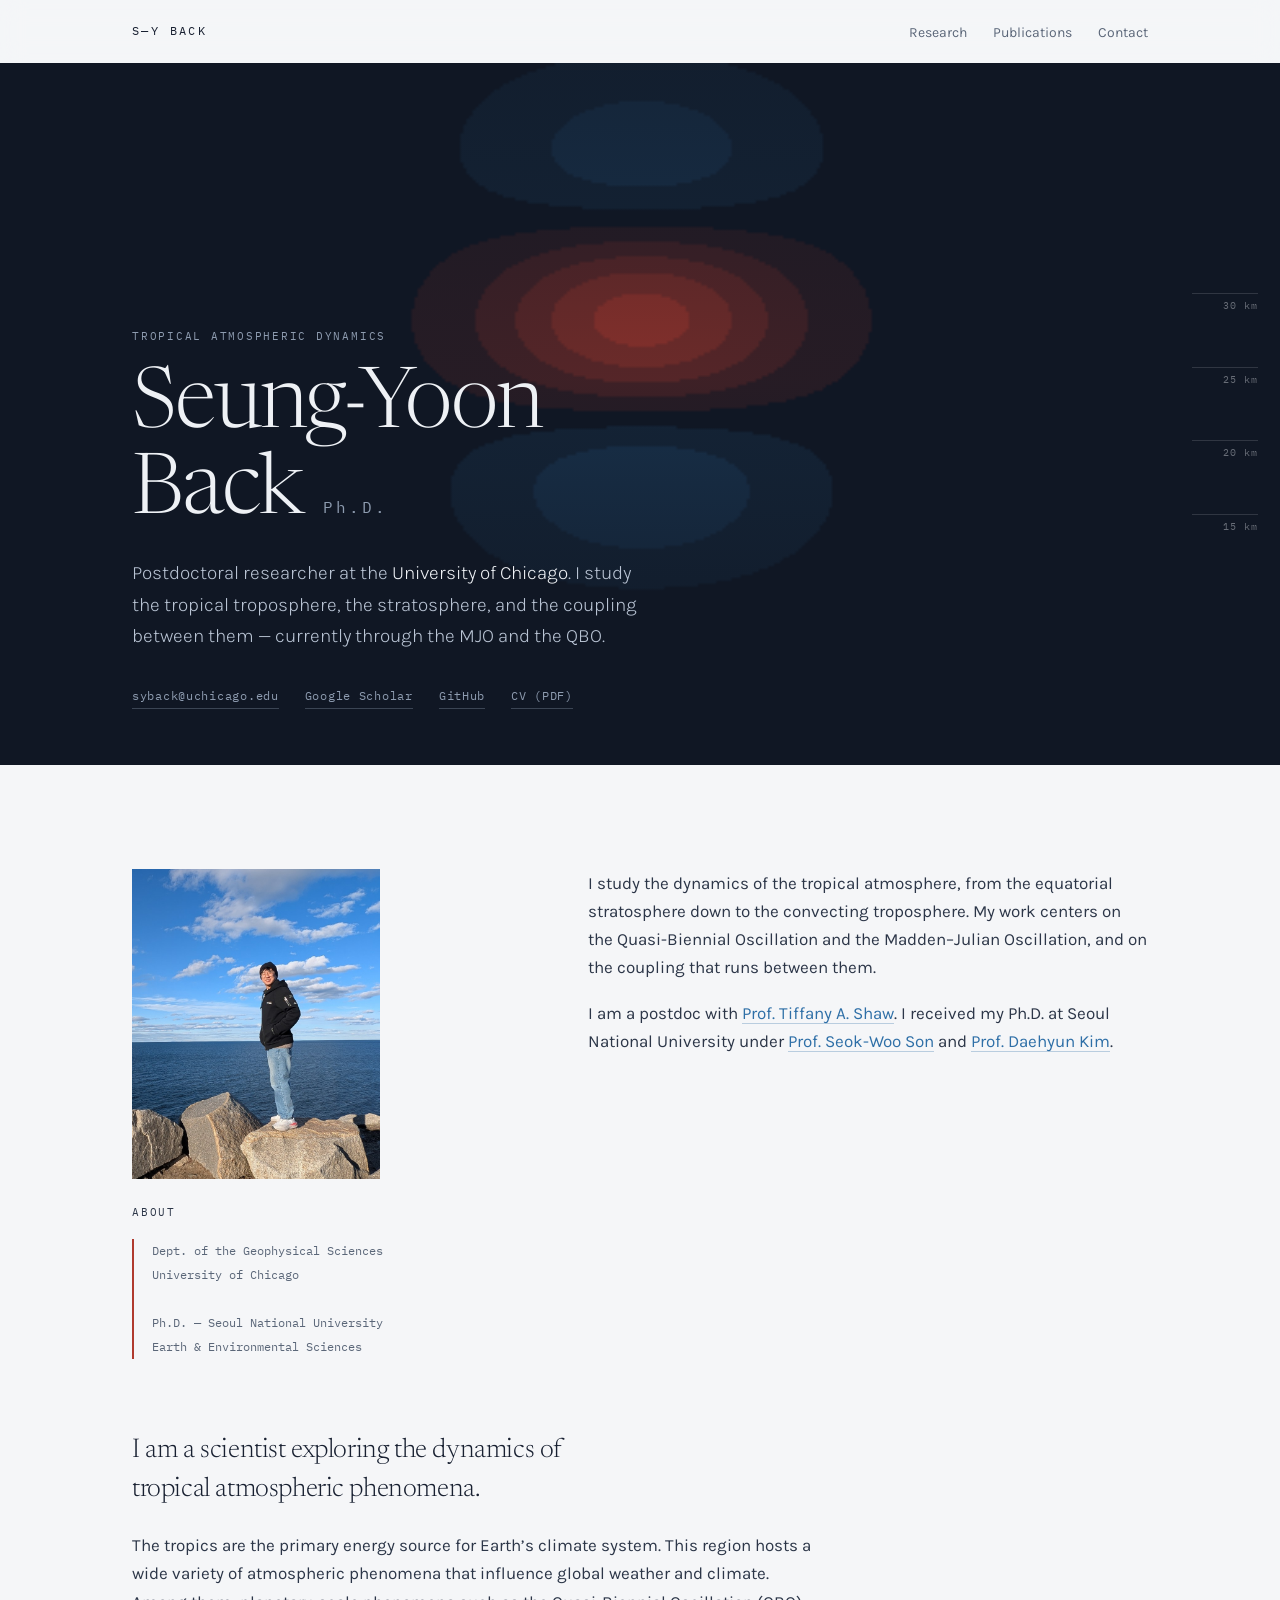
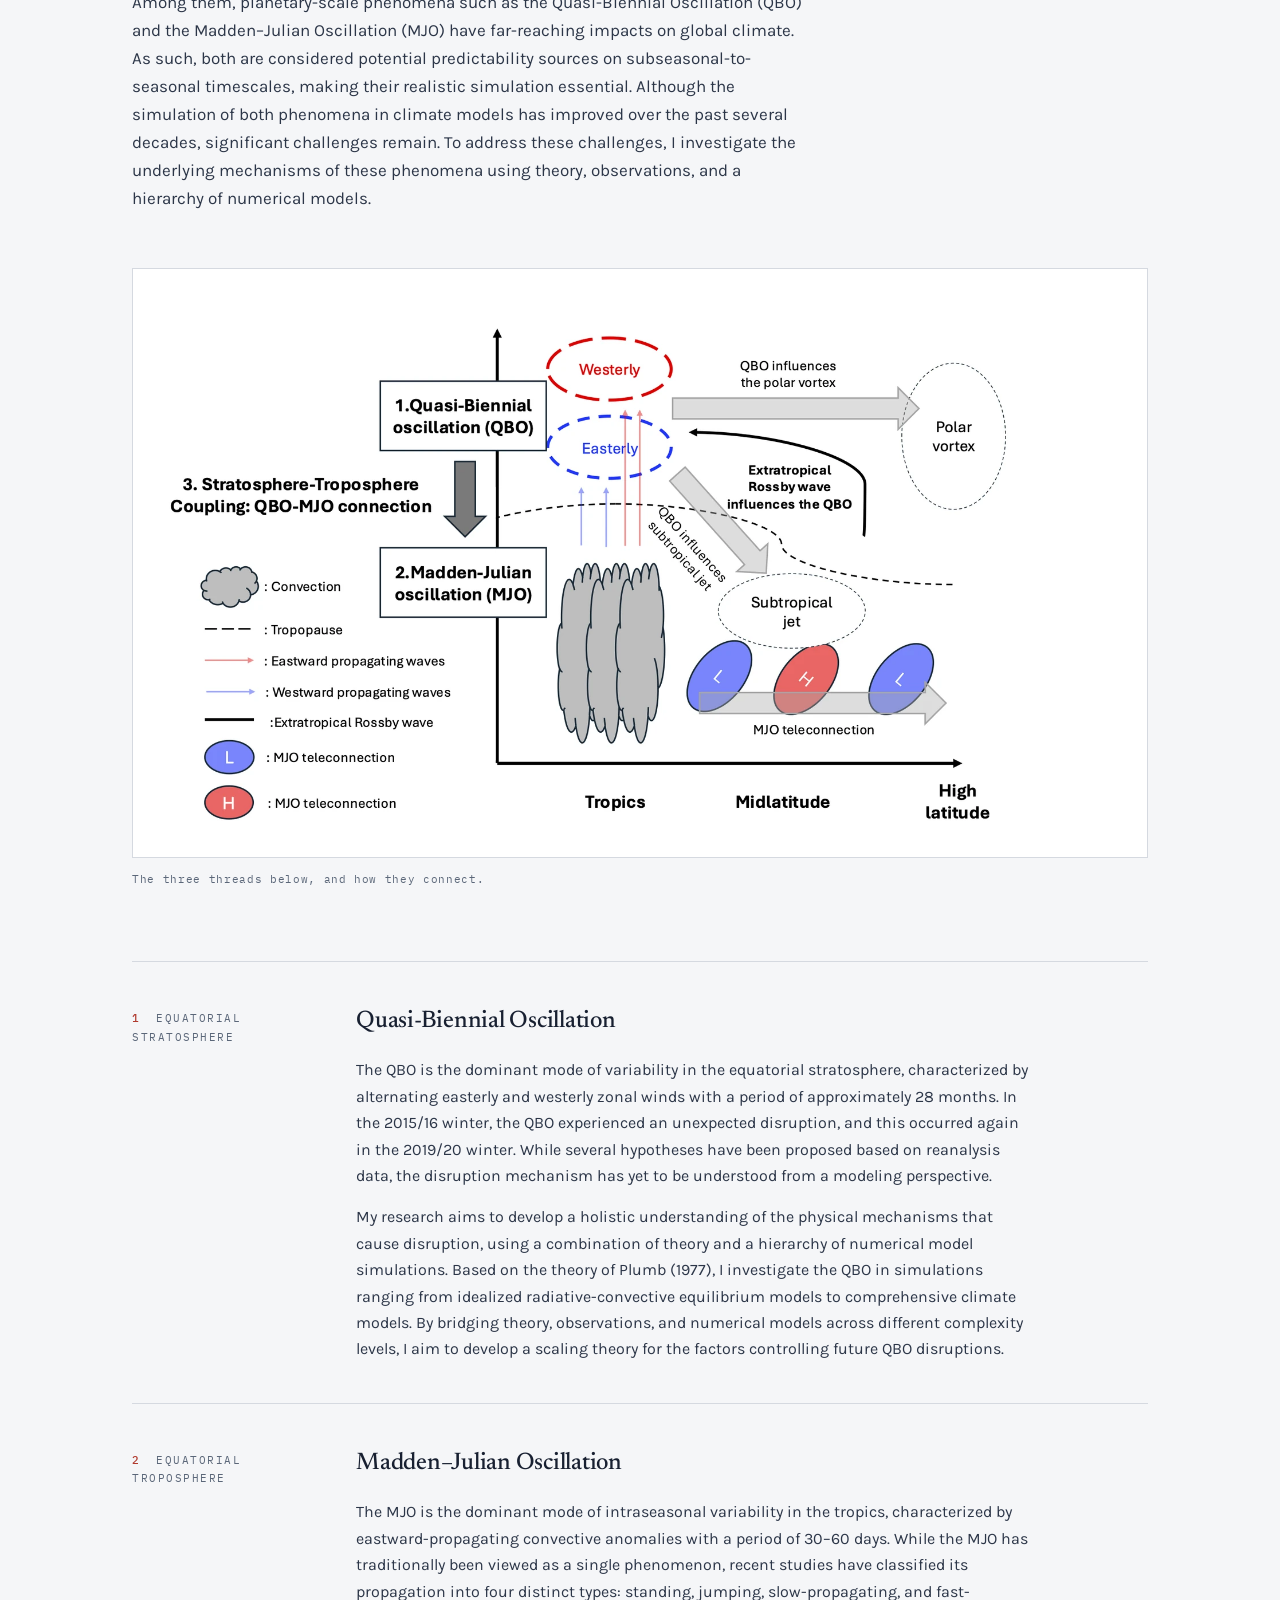
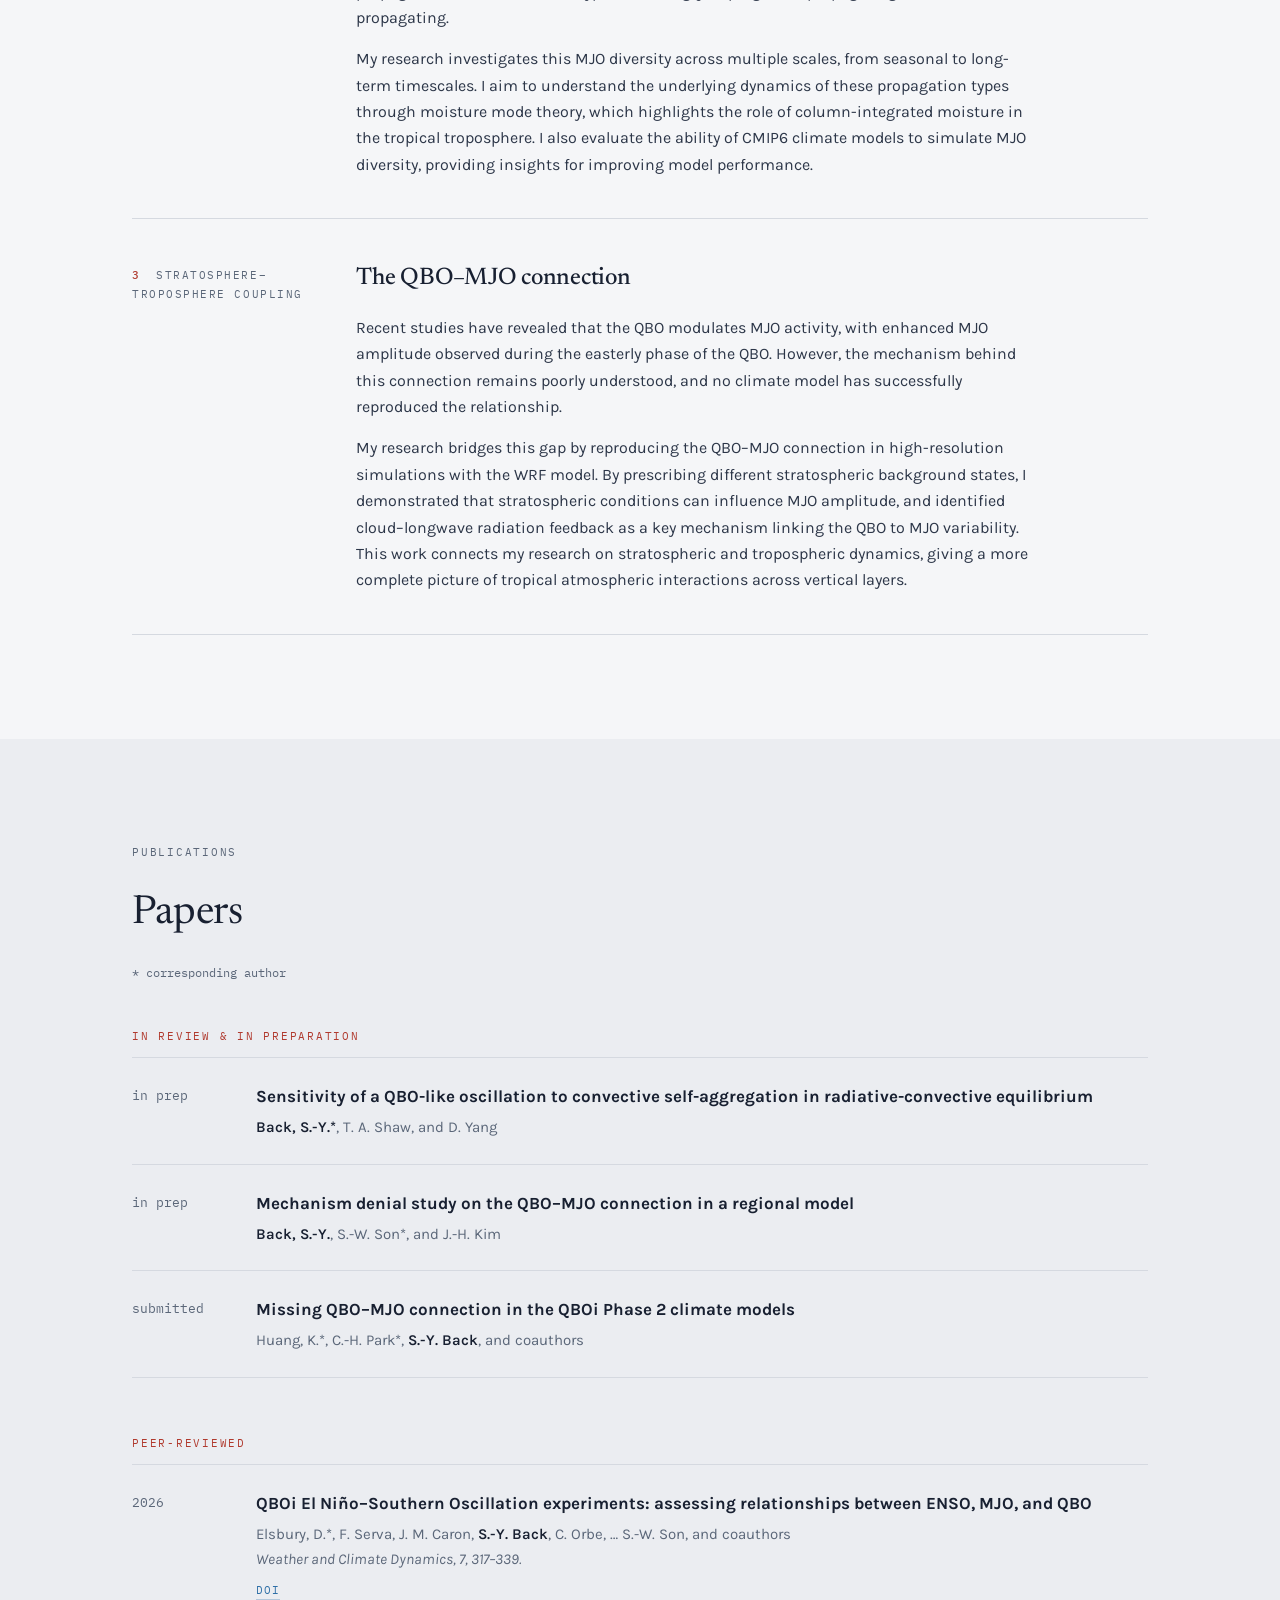
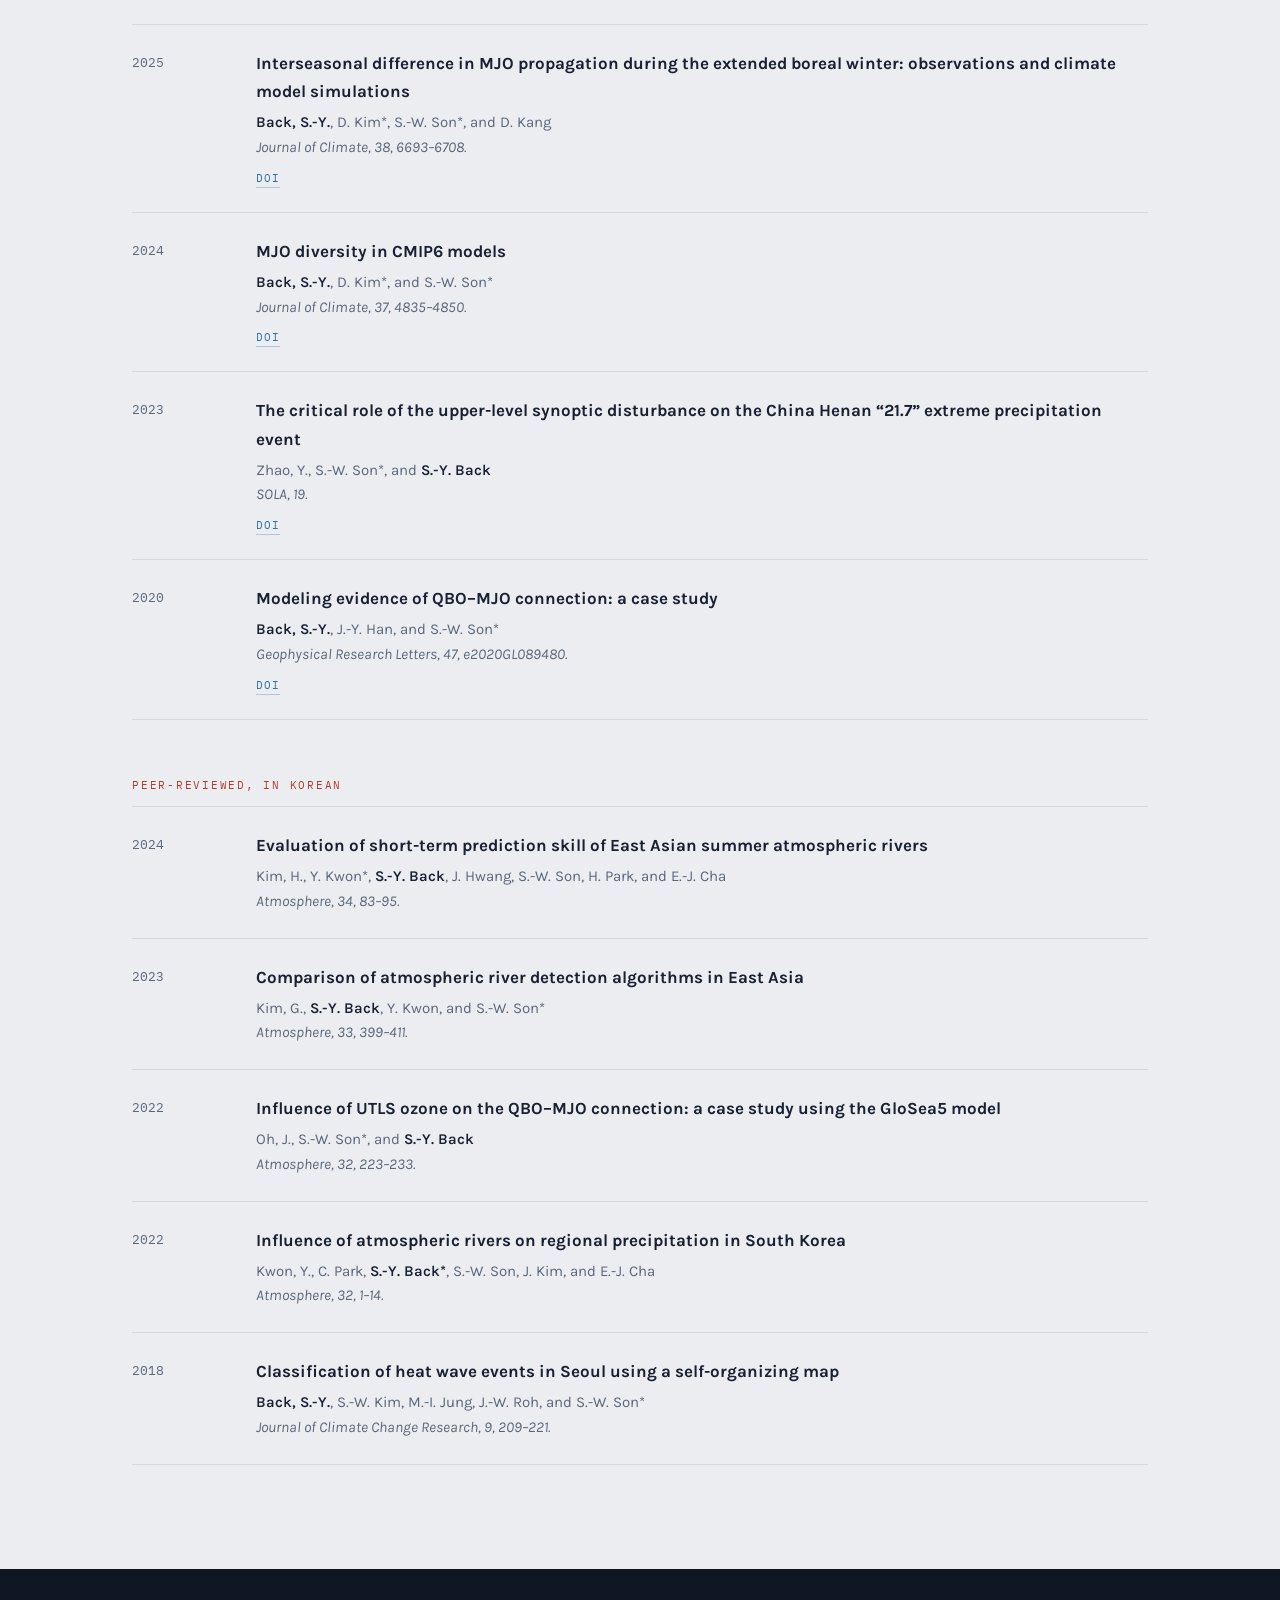
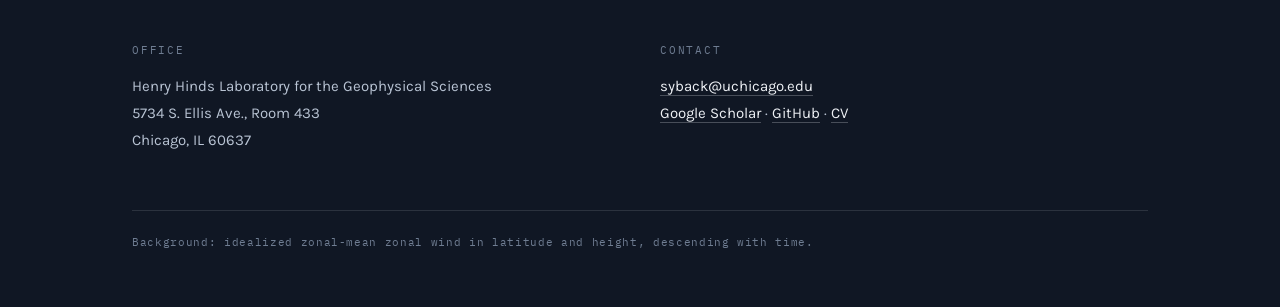
==== index.html @ ca1f938c "Add files via upload" ====
<!DOCTYPE html>
<html lang="en">
<head>
<meta charset="utf-8">
<meta name="viewport" content="width=device-width, initial-scale=1">
<title>Seung-Yoon Back, Ph.D.</title>
<meta name="description" content="Seung-Yoon Back — postdoctoral researcher in tropical atmospheric dynamics at the University of Chicago.">
<link rel="preconnect" href="https://fonts.googleapis.com">
<link rel="preconnect" href="https://fonts.gstatic.com" crossorigin>
<link href="https://fonts.googleapis.com/css2?family=Newsreader:ital,opsz,wght@0,6..72,300;0,6..72,400;0,6..72,500;1,6..72,300&family=Karla:wght@300;400;500;600&family=IBM+Plex+Mono:wght@400;500&display=swap" rel="stylesheet">
<style>
:root{
  --ink:#101724;
  --ink-soft:#1b2536;
  --paper:#f5f6f8;
  --paper-2:#ebedf1;
  --text:#182031;
  --muted:#5b6779;
  --line:#d5d9e0;
  --westerly:#2e6fa7;
  --easterly:#b03a2e;
  --maxw:1080px;
}

*{box-sizing:border-box}
html{scroll-behavior:smooth}
body{
  margin:0;
  background:var(--paper);
  color:var(--text);
  font-family:"Karla",system-ui,sans-serif;
  font-size:17px;
  line-height:1.65;
  -webkit-font-smoothing:antialiased;
}

/* ---------- shared bits ---------- */
.wrap{max-width:var(--maxw);margin:0 auto;padding:0 32px}
.eyebrow{
  font-family:"IBM Plex Mono",monospace;
  font-size:11px;letter-spacing:.16em;text-transform:uppercase;
  color:var(--muted);margin:0 0 20px;
}
h2{
  font-family:"Newsreader",Georgia,serif;
  font-weight:400;font-size:clamp(28px,4vw,40px);
  letter-spacing:-.01em;margin:0 0 28px;
}
a{color:inherit}
a.link{
  color:var(--westerly);text-decoration:none;
  border-bottom:1px solid rgba(46,111,167,.3);
  transition:border-color .2s;
}
a.link:hover{border-bottom-color:var(--westerly)}
:focus-visible{outline:2px solid var(--westerly);outline-offset:3px;border-radius:2px}

/* ---------- nav ---------- */
.nav{
  position:sticky;top:0;z-index:50;
  background:rgba(245,246,248,.82);
  backdrop-filter:blur(12px);
  border-bottom:1px solid transparent;
  transition:border-color .3s, background .3s;
}
.nav.stuck{border-bottom-color:var(--line)}
.nav .wrap{display:flex;align-items:center;justify-content:space-between;height:62px}
.brand{
  font-family:"IBM Plex Mono",monospace;font-size:12px;
  letter-spacing:.2em;text-transform:uppercase;text-decoration:none;
}
.nav ul{display:flex;gap:26px;list-style:none;margin:0;padding:0}
.nav ul a{
  font-size:14px;text-decoration:none;color:var(--muted);
  padding-bottom:3px;border-bottom:1px solid transparent;
  transition:color .2s,border-color .2s;
}
.nav ul a:hover{color:var(--text)}
.nav ul a.active{color:var(--text);border-bottom-color:var(--easterly)}
@media(max-width:640px){.nav ul{gap:16px}.nav ul a{font-size:13px}}

/* ---------- hero ---------- */
.hero{
  position:relative;overflow:hidden;
  background:var(--ink);color:#eef1f5;
  min-height:78vh;display:flex;align-items:flex-end;
  padding:120px 0 56px;
}
#qbo{
  position:absolute;inset:0;width:100%;height:100%;
  opacity:.9;
}
.hero::after{
  content:"";position:absolute;inset:0;
  background:linear-gradient(180deg,rgba(16,23,36,.55) 0%,rgba(16,23,36,.2) 45%,rgba(16,23,36,.9) 100%);
}
.hero .wrap{position:relative;z-index:2;width:100%}
.hero h1{
  font-family:"Newsreader",Georgia,serif;
  font-weight:300;font-size:clamp(44px,8vw,84px);
  line-height:1.02;letter-spacing:-.02em;margin:0 0 22px;
}
.hero h1 .phd{
  font-family:"IBM Plex Mono",monospace;
  font-size:clamp(12px,1.5vw,16px);font-weight:400;
  letter-spacing:.18em;color:#8e9cb0;
  vertical-align:baseline;margin-left:20px;white-space:nowrap;
}
.hero .role{
  font-size:clamp(16px,2.2vw,19px);color:#b9c4d4;
  max-width:46ch;margin:0 0 34px;font-weight:300;
}
.hero .role em{font-style:normal;color:#eef1f5}
.meta{
  display:flex;flex-wrap:wrap;gap:10px 26px;
  font-family:"IBM Plex Mono",monospace;font-size:12px;
  letter-spacing:.06em;color:#8e9cb0;
}
.meta a{text-decoration:none;border-bottom:1px solid rgba(142,156,176,.35);padding-bottom:2px}
.meta a:hover{color:#eef1f5;border-bottom-color:#eef1f5}

/* axis ticks over the hero — labels the field as a time-height section */
.axis{
  position:absolute;right:22px;top:0;bottom:0;z-index:2;
  display:flex;flex-direction:column;justify-content:center;gap:52px;
  font-family:"IBM Plex Mono",monospace;font-size:10px;
  letter-spacing:.1em;color:rgba(238,241,245,.4);
  text-align:right;pointer-events:none;
}
.axis span{display:block;border-top:1px solid rgba(238,241,245,.14);padding-top:4px;width:66px}
@media(max-width:760px){.axis{display:none}}

/* ---------- sections ---------- */
section{padding:104px 0}
#research{background:var(--paper)}
#publications{background:var(--paper-2)}

.about{display:grid;grid-template-columns:1fr 1.4fr;gap:56px;align-items:start}
@media(max-width:820px){.about{grid-template-columns:1fr;gap:28px}}
.about p{margin:0 0 18px;color:#2c3648}
.about p:last-child{margin-bottom:0}
.portrait{margin:0 0 24px;max-width:248px}
.portrait img{
  display:block;width:100%;aspect-ratio:4/5;object-fit:cover;
  background:var(--paper-2);
}
@media(max-width:820px){.portrait{max-width:190px}}
.about .side{
  font-family:"IBM Plex Mono",monospace;font-size:12px;line-height:2;
  color:var(--muted);border-left:2px solid var(--easterly);padding-left:18px;
}

.lead{
  font-family:"Newsreader",Georgia,serif;font-weight:300;
  font-size:clamp(21px,2.7vw,27px);line-height:1.45;letter-spacing:-.015em;
  max-width:34ch;margin:72px 0 0;
}
.lead + p{max-width:68ch;margin:22px 0 0;color:#2c3648}
.schematic{margin:56px 0 0}
.schematic a{display:block;background:#fff;border:1px solid var(--line);padding:20px}
.schematic img{display:block;width:100%;height:auto}
.schematic figcaption{
  font-family:"IBM Plex Mono",monospace;font-size:11px;line-height:1.7;
  letter-spacing:.06em;color:var(--muted);margin-top:12px;max-width:70ch;
}
@media(max-width:640px){.schematic a{padding:10px}}
.themes{margin-top:72px;border-top:1px solid var(--line)}
.theme{
  display:grid;grid-template-columns:190px 1fr;gap:34px;
  padding:40px 0;border-bottom:1px solid var(--line);
}
@media(max-width:760px){.theme{grid-template-columns:1fr;gap:12px}}
.theme-label span{
  color:var(--easterly);margin-right:7px;font-weight:500;
}
.theme-label{
  font-family:"IBM Plex Mono",monospace;font-size:11px;
  letter-spacing:.14em;text-transform:uppercase;color:var(--muted);
  padding-top:7px;line-height:1.7;
}
.theme h3{
  font-family:"Newsreader",Georgia,serif;font-weight:500;
  font-size:24px;margin:0 0 16px;letter-spacing:-.01em;
}
.theme p{margin:0 0 15px;color:#2c3648;font-size:16px;max-width:68ch}
.theme p:last-child{margin-bottom:0}

/* ---------- publications ---------- */
.pubs{list-style:none;margin:0;padding:0}
.pubs li{
  display:grid;grid-template-columns:96px 1fr;gap:28px;
  padding:24px 0;border-bottom:1px solid var(--line);
}
.legend{
  font-family:"IBM Plex Mono",monospace;font-size:12px;
  color:var(--muted);margin:-12px 0 44px;
}
.pubgroup{
  font-family:"IBM Plex Mono",monospace;font-size:11px;font-weight:400;
  letter-spacing:.16em;text-transform:uppercase;color:var(--easterly);
  margin:56px 0 0;padding-bottom:12px;border-bottom:1px solid var(--line);
}
.pubgroup.first{margin-top:0}
@media(max-width:640px){.pubs li{grid-template-columns:1fr;gap:6px}}
.pubs .yr{
  font-family:"IBM Plex Mono",monospace;font-size:13px;
  color:var(--muted);padding-top:3px;
}
.pubs .title{display:block;margin-bottom:5px}
.pubs .authors{color:var(--muted);font-size:15px}
.pubs .authors strong{color:var(--text);font-weight:600}
.pubs .venue{font-style:italic;color:var(--muted);font-size:15px}
.pubs .tags{margin-top:9px;display:flex;gap:14px}
.pubs .tags a{
  font-family:"IBM Plex Mono",monospace;font-size:11px;
  letter-spacing:.1em;text-transform:uppercase;text-decoration:none;
  color:var(--westerly);border-bottom:1px solid rgba(46,111,167,.3);
}

/* ---------- footer ---------- */
footer{background:var(--ink);color:#b9c4d4;padding:72px 0 56px}
footer .cols{display:grid;grid-template-columns:1fr 1fr;gap:40px}
@media(max-width:640px){footer .cols{grid-template-columns:1fr;gap:26px}}
footer h4{
  font-family:"IBM Plex Mono",monospace;font-size:11px;
  letter-spacing:.16em;text-transform:uppercase;
  color:#6f7d92;margin:0 0 14px;font-weight:400;
}
footer p{margin:0;font-size:15px;line-height:1.8}
footer a{color:#eef1f5;text-decoration:none;border-bottom:1px solid rgba(238,241,245,.25)}
.colophon{
  margin-top:56px;padding-top:22px;border-top:1px solid rgba(238,241,245,.12);
  font-family:"IBM Plex Mono",monospace;font-size:11px;color:#6f7d92;
  letter-spacing:.06em;
}

/* ---------- scroll reveal ---------- */
.reveal{opacity:0;transform:translateY(16px);transition:opacity .6s ease,transform .6s ease}
.reveal.in{opacity:1;transform:none}
@media(prefers-reduced-motion:reduce){
  html{scroll-behavior:auto}
  .reveal{opacity:1;transform:none;transition:none}
}
</style>
</head>
<body>

<nav class="nav" id="nav">
  <div class="wrap">
    <a class="brand" href="#top">S—Y Back</a>
    <ul>
      <li><a href="#research">Research</a></li>
      <li><a href="#publications">Publications</a></li>
      <li><a href="#contact">Contact</a></li>
    </ul>
  </div>
</nav>

<header class="hero" id="top">
  <canvas id="qbo" aria-hidden="true"></canvas>
  <div class="axis" aria-hidden="true">
    <span>30 km</span><span>25 km</span><span>20 km</span><span>15 km</span>
  </div>
  <div class="wrap">
    <p class="eyebrow" style="color:#8e9cb0">Tropical atmospheric dynamics</p>
    <h1>Seung-Yoon<br>Back<span class="phd">Ph.D.</span></h1>
    <p class="role">Postdoctoral researcher at the <em>University of Chicago</em>. I study the tropical troposphere, the stratosphere, and the coupling between them &mdash; currently through the MJO and the QBO.</p>
    <div class="meta">
      <a href="mailto:syback@uchicago.edu">syback@uchicago.edu</a>
      <a href="https://scholar.google.com/citations?user=R025OCEAAAAJ&amp;hl=en">Google&nbsp;Scholar</a>
      <a href="https://github.com/syback">GitHub</a>
      <a href="Back_CV.pdf">CV&nbsp;(PDF)</a>
    </div>
  </div>
</header>

<section id="research">
  <div class="wrap">
    <div class="about reveal">
      <div>
        <figure class="portrait">
          <!-- Drop your photo at images/photo.jpg. Portrait crop, ~800x1000 px, under 300 KB. -->
          <img src="images/photo.jpg" alt="Seung-Yoon Back"
               onerror="this.closest('.portrait').style.display='none'">
        </figure>
        <p class="eyebrow">About</p>
        <div class="side">
          Dept. of the Geophysical&nbsp;Sciences<br>
          University of Chicago<br><br>
          Ph.D. — Seoul National University<br>
          Earth &amp; Environmental Sciences
        </div>
      </div>
      <div>
        <p>I study the dynamics of the tropical atmosphere, from the equatorial stratosphere down to the convecting troposphere. My work centers on the Quasi-Biennial Oscillation and the Madden–Julian Oscillation, and on the coupling that runs between them.</p>
        <p>I am a postdoc with <a class="link" href="https://geosci.uchicago.edu/~tas1/">Prof. Tiffany A. Shaw</a>. I received my Ph.D. at Seoul National University under <a class="link" href="https://wcd.snu.ac.kr">Prof. Seok-Woo Son</a> and <a class="link" href="https://sites.google.com/snu.ac.kr/tropicalconvectionandwaves">Prof. Daehyun Kim</a>.</p>
      </div>
    </div>

    <p class="lead reveal">I am a scientist exploring the dynamics of tropical atmospheric phenomena.</p>
    <p class="reveal">The tropics are the primary energy source for Earth&rsquo;s climate system. This region hosts a wide variety of atmospheric phenomena that influence global weather and climate. Among them, planetary-scale phenomena such as the Quasi-Biennial Oscillation (QBO) and the Madden&ndash;Julian Oscillation (MJO) have far-reaching impacts on global climate. As such, both are considered potential predictability sources on subseasonal-to-seasonal timescales, making their realistic simulation essential. Although the simulation of both phenomena in climate models has improved over the past several decades, significant challenges remain. To address these challenges, I investigate the underlying mechanisms of these phenomena using theory, observations, and a hierarchy of numerical models.</p>

    <figure class="schematic reveal">
      <a href="images/research-overview.png" title="Open full size">
        <picture>
          <source srcset="images/research-overview.webp" type="image/webp">
          <img src="images/research-overview.png" width="1700" height="957"
               alt="Schematic of the QBO, the MJO, and their coupling across the tropical stratosphere and troposphere.">
        </picture>
      </a>
      <figcaption>The three threads below, and how they connect.</figcaption>
    </figure>

    <div class="themes">
      <div class="theme reveal">
        <div class="theme-label"><span>1</span> Equatorial<br>stratosphere</div>
        <div>
          <h3>Quasi-Biennial Oscillation</h3>
          <p>The QBO is the dominant mode of variability in the equatorial stratosphere, characterized by alternating easterly and westerly zonal winds with a period of approximately 28 months. In the 2015/16 winter, the QBO experienced an unexpected disruption, and this occurred again in the 2019/20 winter. While several hypotheses have been proposed based on reanalysis data, the disruption mechanism has yet to be understood from a modeling perspective.</p>
          <p>My research aims to develop a holistic understanding of the physical mechanisms that cause disruption, using a combination of theory and a hierarchy of numerical model simulations. Based on the theory of Plumb (1977), I investigate the QBO in simulations ranging from idealized radiative-convective equilibrium models to comprehensive climate models. By bridging theory, observations, and numerical models across different complexity levels, I aim to develop a scaling theory for the factors controlling future QBO disruptions.</p>
        </div>
      </div>

      <div class="theme reveal">
        <div class="theme-label"><span>2</span> Equatorial<br>troposphere</div>
        <div>
          <h3>Madden&ndash;Julian Oscillation</h3>
          <p>The MJO is the dominant mode of intraseasonal variability in the tropics, characterized by eastward-propagating convective anomalies with a period of 30&ndash;60 days. While the MJO has traditionally been viewed as a single phenomenon, recent studies have classified its propagation into four distinct types: standing, jumping, slow-propagating, and fast-propagating.</p>
          <p>My research investigates this MJO diversity across multiple scales, from seasonal to long-term timescales. I aim to understand the underlying dynamics of these propagation types through moisture mode theory, which highlights the role of column-integrated moisture in the tropical troposphere. I also evaluate the ability of CMIP6 climate models to simulate MJO diversity, providing insights for improving model performance.</p>
        </div>
      </div>

      <div class="theme reveal">
        <div class="theme-label"><span>3</span> Stratosphere&ndash;<br>troposphere coupling</div>
        <div>
          <h3>The QBO&ndash;MJO connection</h3>
          <p>Recent studies have revealed that the QBO modulates MJO activity, with enhanced MJO amplitude observed during the easterly phase of the QBO. However, the mechanism behind this connection remains poorly understood, and no climate model has successfully reproduced the relationship.</p>
          <p>My research bridges this gap by reproducing the QBO&ndash;MJO connection in high-resolution simulations with the WRF model. By prescribing different stratospheric background states, I demonstrated that stratospheric conditions can influence MJO amplitude, and identified cloud&ndash;longwave radiation feedback as a key mechanism linking the QBO to MJO variability. This work connects my research on stratospheric and tropospheric dynamics, giving a more complete picture of tropical atmospheric interactions across vertical layers.</p>
        </div>
      </div>
    </div>
  </div>
</section>

<section id="publications">
  <div class="wrap">
    <p class="eyebrow reveal">Publications</p>
    <h2 class="reveal">Papers</h2>
    <p class="legend reveal">* corresponding author</p>

    <h3 class="pubgroup first reveal">In review &amp; in preparation</h3>
    <ul class="pubs">
      <li class="reveal">
        <div class="yr">in prep</div>
        <div>
          <strong class="title">Sensitivity of a QBO-like oscillation to convective self-aggregation in radiative-convective equilibrium</strong>
          <div class="authors"><strong>Back, S.-Y.*</strong>, T. A. Shaw, and D. Yang</div>
        </div>
      </li>
      <li class="reveal">
        <div class="yr">in prep</div>
        <div>
          <strong class="title">Mechanism denial study on the QBO&ndash;MJO connection in a regional model</strong>
          <div class="authors"><strong>Back, S.-Y.</strong>, S.-W. Son*, and J.-H. Kim</div>
        </div>
      </li>
      <li class="reveal">
        <div class="yr">submitted</div>
        <div>
          <strong class="title">Missing QBO&ndash;MJO connection in the QBOi Phase 2 climate models</strong>
          <div class="authors">Huang, K.*, C.-H. Park*, <strong>S.-Y. Back</strong>, and coauthors</div>
        </div>
      </li>
    </ul>

    <h3 class="pubgroup reveal">Peer-reviewed</h3>
    <ul class="pubs">
      <li class="reveal">
        <div class="yr">2026</div>
        <div>
          <strong class="title">QBOi El Ni&ntilde;o&ndash;Southern Oscillation experiments: assessing relationships between ENSO, MJO, and QBO</strong>
          <div class="authors">Elsbury, D.*, F. Serva, J. M. Caron, <strong>S.-Y. Back</strong>, C. Orbe, &hellip; S.-W. Son, and coauthors</div>
          <div class="venue">Weather and Climate Dynamics, 7, 317&ndash;339.</div>
          <div class="tags"><a href="https://doi.org/10.5194/wcd-7-317-2026">DOI</a></div>
        </div>
      </li>
      <li class="reveal">
        <div class="yr">2025</div>
        <div>
          <strong class="title">Interseasonal difference in MJO propagation during the extended boreal winter: observations and climate model simulations</strong>
          <div class="authors"><strong>Back, S.-Y.</strong>, D. Kim*, S.-W. Son*, and D. Kang</div>
          <div class="venue">Journal of Climate, 38, 6693&ndash;6708.</div>
          <div class="tags"><a href="https://doi.org/10.1175/JCLI-D-25-0097.1">DOI</a></div>
        </div>
      </li>
      <li class="reveal">
        <div class="yr">2024</div>
        <div>
          <strong class="title">MJO diversity in CMIP6 models</strong>
          <div class="authors"><strong>Back, S.-Y.</strong>, D. Kim*, and S.-W. Son*</div>
          <div class="venue">Journal of Climate, 37, 4835&ndash;4850.</div>
          <div class="tags"><a href="https://doi.org/10.1175/JCLI-D-23-0656.1">DOI</a></div>
        </div>
      </li>
      <li class="reveal">
        <div class="yr">2023</div>
        <div>
          <strong class="title">The critical role of the upper-level synoptic disturbance on the China Henan &ldquo;21.7&rdquo; extreme precipitation event</strong>
          <div class="authors">Zhao, Y., S.-W. Son*, and <strong>S.-Y. Back</strong></div>
          <div class="venue">SOLA, 19.</div>
          <div class="tags"><a href="https://doi.org/10.2151/sola.2023-006">DOI</a></div>
        </div>
      </li>
      <li class="reveal">
        <div class="yr">2020</div>
        <div>
          <strong class="title">Modeling evidence of QBO&ndash;MJO connection: a case study</strong>
          <div class="authors"><strong>Back, S.-Y.</strong>, J.-Y. Han, and S.-W. Son*</div>
          <div class="venue">Geophysical Research Letters, 47, e2020GL089480.</div>
          <div class="tags"><a href="https://doi.org/10.1029/2020GL089480">DOI</a></div>
        </div>
      </li>
    </ul>

    <h3 class="pubgroup reveal">Peer-reviewed, in Korean</h3>
    <ul class="pubs">
      <li class="reveal">
        <div class="yr">2024</div>
        <div>
          <strong class="title">Evaluation of short-term prediction skill of East Asian summer atmospheric rivers</strong>
          <div class="authors">Kim, H., Y. Kwon*, <strong>S.-Y. Back</strong>, J. Hwang, S.-W. Son, H. Park, and E.-J. Cha</div>
          <div class="venue">Atmosphere, 34, 83&ndash;95.</div>
        </div>
      </li>
      <li class="reveal">
        <div class="yr">2023</div>
        <div>
          <strong class="title">Comparison of atmospheric river detection algorithms in East Asia</strong>
          <div class="authors">Kim, G., <strong>S.-Y. Back</strong>, Y. Kwon, and S.-W. Son*</div>
          <div class="venue">Atmosphere, 33, 399&ndash;411.</div>
        </div>
      </li>
      <li class="reveal">
        <div class="yr">2022</div>
        <div>
          <strong class="title">Influence of UTLS ozone on the QBO&ndash;MJO connection: a case study using the GloSea5 model</strong>
          <div class="authors">Oh, J., S.-W. Son*, and <strong>S.-Y. Back</strong></div>
          <div class="venue">Atmosphere, 32, 223&ndash;233.</div>
        </div>
      </li>
      <li class="reveal">
        <div class="yr">2022</div>
        <div>
          <strong class="title">Influence of atmospheric rivers on regional precipitation in South Korea</strong>
          <div class="authors">Kwon, Y., C. Park, <strong>S.-Y. Back*</strong>, S.-W. Son, J. Kim, and E.-J. Cha</div>
          <div class="venue">Atmosphere, 32, 1&ndash;14.</div>
        </div>
      </li>
      <li class="reveal">
        <div class="yr">2018</div>
        <div>
          <strong class="title">Classification of heat wave events in Seoul using a self-organizing map</strong>
          <div class="authors"><strong>Back, S.-Y.</strong>, S.-W. Kim, M.-I. Jung, J.-W. Roh, and S.-W. Son*</div>
          <div class="venue">Journal of Climate Change Research, 9, 209&ndash;221.</div>
        </div>
      </li>
    </ul>
  </div>
</section>

<footer id="contact">
  <div class="wrap">
    <div class="cols">
      <div>
        <h4>Office</h4>
        <p>Henry Hinds Laboratory for the Geophysical Sciences<br>
        5734 S. Ellis Ave., Room 433<br>
        Chicago, IL 60637</p>
      </div>
      <div>
        <h4>Contact</h4>
        <p><a href="mailto:syback@uchicago.edu">syback@uchicago.edu</a><br>
        <a href="https://scholar.google.com/citations?user=R025OCEAAAAJ&amp;hl=en">Google Scholar</a> ·
        <a href="https://github.com/syback">GitHub</a> ·
        <a href="Back_CV.pdf">CV</a></p>
      </div>
    </div>
    <div class="colophon">
      Background: idealized zonal-mean zonal wind in latitude and height, descending with time.
    </div>
  </div>
</footer>

<script>
/* ---------- hero field: zonal-mean zonal wind, contoured ----------
   MODE 'lat-lev'  : latitude-height section. Amplitude is Gaussian in
                     latitude (equatorial confinement); bands descend
                     in height as time runs.
   MODE 'time-lev' : the classic time-height section, bands sloping
                     downward to the right.
   KZ = vertical wavenumber, LEVELS = contour steps,
   PHI0 = meridional half-width in degrees.                          */
(function(){
  var cv = document.getElementById('qbo');
  if(!cv) return;
  var ctx = cv.getContext('2d');
  var W = 420, H = 240;
  cv.width = W; cv.height = H;

  var MODE   = 'lat-lev';
  var KZ = 11, LEVELS = 5, ZC = 0.62, ZW = 0.30;
  var LATMAX = 55, PHI0 = 13;
  var KX = 30;

  var base = [16,23,36], warm = [176,58,46], cool = [46,111,167];

  var zAmp = new Float32Array(H), zPhase = new Float32Array(H);
  for(var j=0;j<H;j++){
    var z = (H-1-j)/H;
    zAmp[j]   = Math.exp(-Math.pow((z-ZC)/ZW,2));
    zPhase[j] = z*KZ;
  }
  var xAmp = new Float32Array(W), xPhase = new Float32Array(W);
  for(var i=0;i<W;i++){
    if(MODE === 'lat-lev'){
      var lat = (i/W*2-1)*LATMAX;
      xAmp[i] = Math.exp(-Math.pow(lat/PHI0,2));
      xPhase[i] = 0;
    } else {
      xAmp[i] = 1;
      xPhase[i] = (i/W)*KX;
    }
  }

  var img = ctx.createImageData(W,H), d = img.data;
  for(var p=3;p<d.length;p+=4) d[p] = 255;

  function draw(t){
    for(var j=0;j<H;j++){
      var za = zAmp[j], zp = zPhase[j], row = j*W;
      for(var i=0;i<W;i++){
        var v = Math.sin(xPhase[i] + zp + t) * za * xAmp[i];
        var q = Math.round(v*LEVELS)/LEVELS;
        var m = Math.min(Math.abs(q),1), tgt = q>0 ? warm : cool;
        var p = (row+i)*4;
        d[p]   = base[0] + (tgt[0]-base[0])*m;
        d[p+1] = base[1] + (tgt[1]-base[1])*m;
        d[p+2] = base[2] + (tgt[2]-base[2])*m;
      }
    }
    ctx.putImageData(img,0,0);
  }

  if(window.matchMedia('(prefers-reduced-motion: reduce)').matches){ draw(0); return; }

  var t = 0, last = 0;
  (function loop(now){
    requestAnimationFrame(loop);
    if(now - last < 50) return;
    last = now; t += 0.02; draw(t);
  })(0);
})();

/* ---------- reveal on scroll ---------- */
(function(){
  var els = document.querySelectorAll('.reveal');
  if(!('IntersectionObserver' in window)){
    for(var k=0;k<els.length;k++) els[k].classList.add('in');
    return;
  }
  var io = new IntersectionObserver(function(entries){
    entries.forEach(function(e){
      if(e.isIntersecting){ e.target.classList.add('in'); io.unobserve(e.target); }
    });
  },{threshold:.12, rootMargin:'0px 0px -8% 0px'});

  Array.prototype.forEach.call(els, function(el){
    var sibs = Array.prototype.filter.call(el.parentElement.children, function(n){
      return n.classList.contains('reveal');
    });
    el.style.transitionDelay = Math.min(sibs.indexOf(el), 5) * 55 + 'ms';
    io.observe(el);
  });

  // safety net: if anything above fails, never leave content hidden
  setTimeout(function(){
    Array.prototype.forEach.call(els, function(el){ el.classList.add('in'); });
  }, 3000);
})();

/* ---------- nav: hairline on scroll + active section ---------- */
(function(){
  var nav = document.getElementById('nav');
  var links = Array.prototype.slice.call(document.querySelectorAll('.nav ul a'));
  var targets = links.map(function(a){ return document.querySelector(a.getAttribute('href')); })
                     .filter(Boolean);

  function onScroll(){
    nav.classList.toggle('stuck', window.scrollY > 8);
    var current = null;
    targets.forEach(function(sec){
      if(sec.getBoundingClientRect().top <= 140) current = sec.id;
    });
    links.forEach(function(a){
      a.classList.toggle('active', a.getAttribute('href') === '#' + current);
    });
  }
  window.addEventListener('scroll', onScroll, {passive:true});
  onScroll();
})();
</script>
</body>
</html>
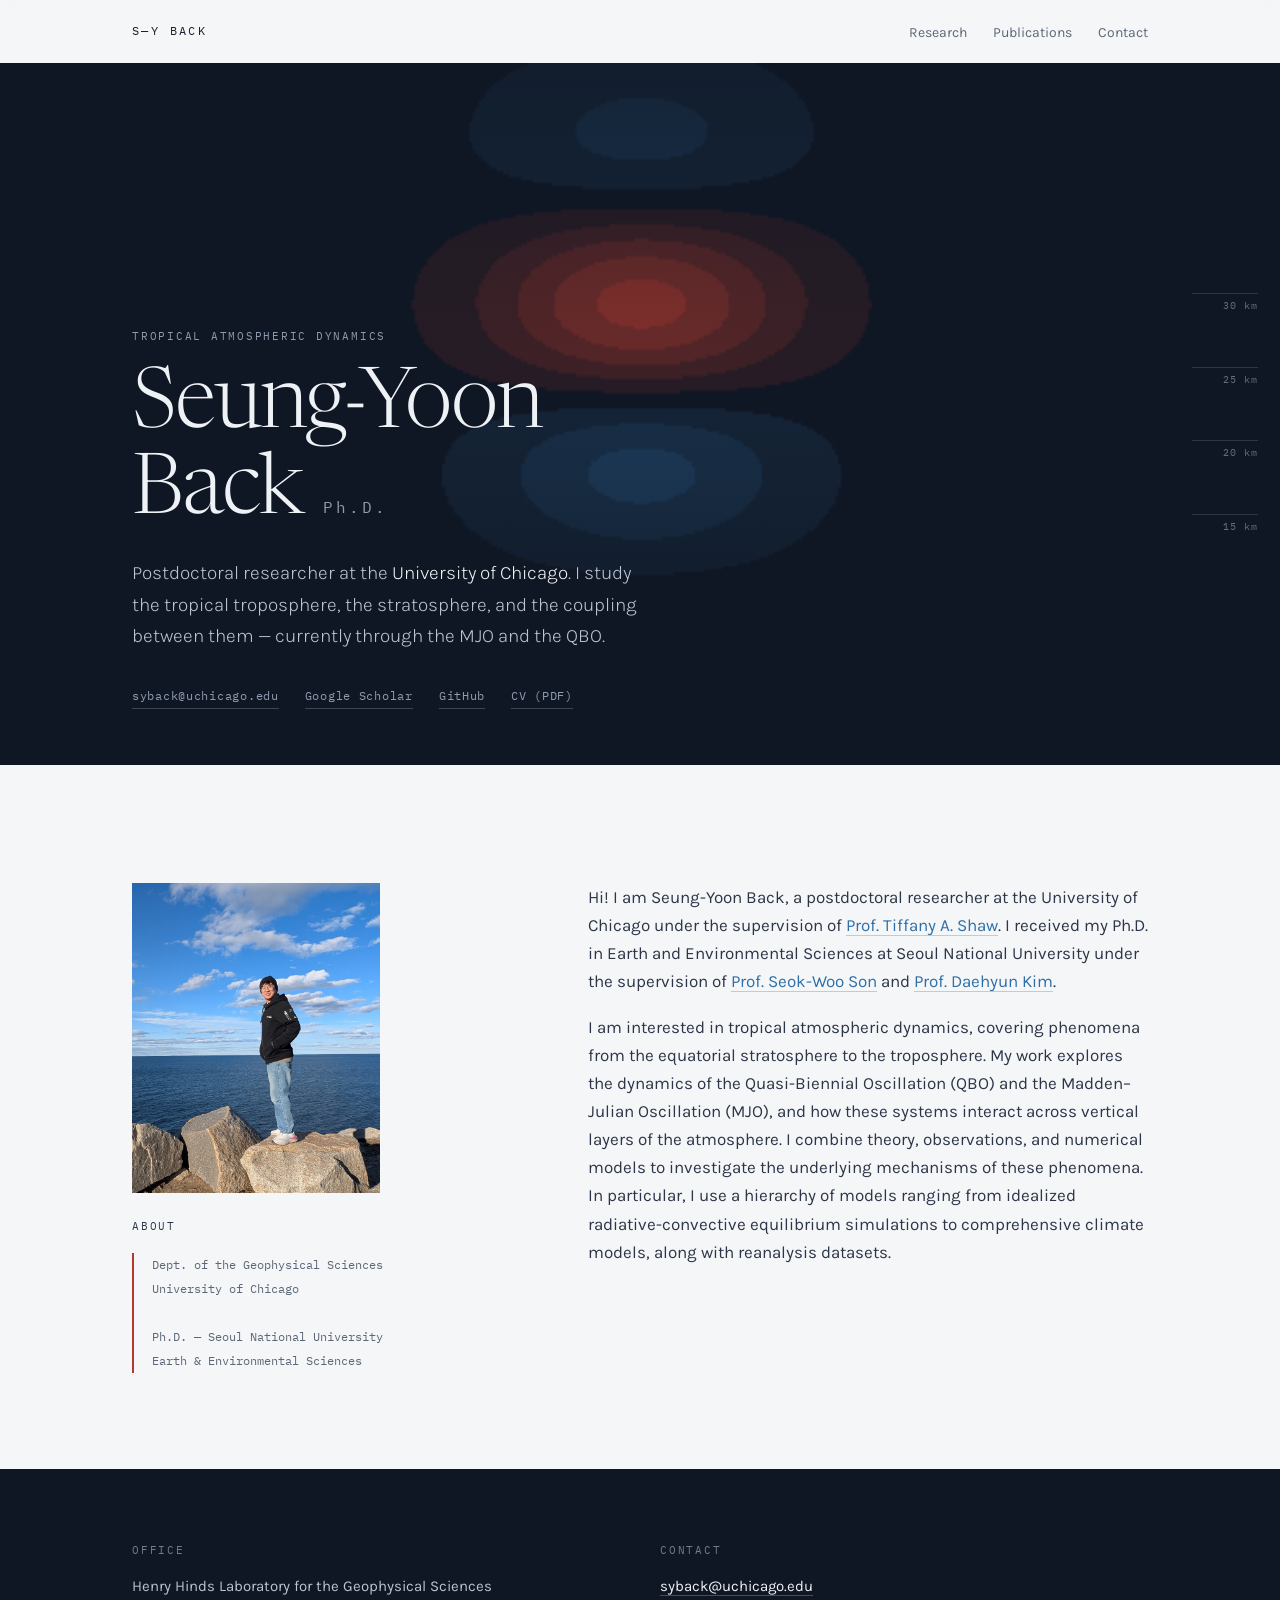
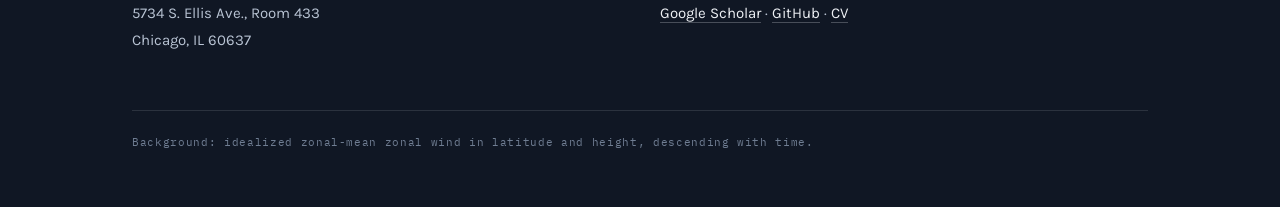
==== commit 5e15c003: "Add files via upload" ====
--- a/index.html
+++ b/index.html
@@ -4,258 +4,24 @@
 <meta charset="utf-8">
 <meta name="viewport" content="width=device-width, initial-scale=1">
 <title>Seung-Yoon Back, Ph.D.</title>
-<meta name="description" content="Seung-Yoon Back — postdoctoral researcher in tropical atmospheric dynamics at the University of Chicago.">
+<meta name="description" content="Seung-Yoon Back &mdash; postdoctoral researcher in tropical atmospheric dynamics at the University of Chicago.">
 <link rel="preconnect" href="https://fonts.googleapis.com">
 <link rel="preconnect" href="https://fonts.gstatic.com" crossorigin>
 <link href="https://fonts.googleapis.com/css2?family=Newsreader:ital,opsz,wght@0,6..72,300;0,6..72,400;0,6..72,500;1,6..72,300&family=Karla:wght@300;400;500;600&family=IBM+Plex+Mono:wght@400;500&display=swap" rel="stylesheet">
-<style>
-:root{
-  --ink:#101724;
-  --ink-soft:#1b2536;
-  --paper:#f5f6f8;
-  --paper-2:#ebedf1;
-  --text:#182031;
-  --muted:#5b6779;
-  --line:#d5d9e0;
-  --westerly:#2e6fa7;
-  --easterly:#b03a2e;
-  --maxw:1080px;
-}
-
-*{box-sizing:border-box}
-html{scroll-behavior:smooth}
-body{
-  margin:0;
-  background:var(--paper);
-  color:var(--text);
-  font-family:"Karla",system-ui,sans-serif;
-  font-size:17px;
-  line-height:1.65;
-  -webkit-font-smoothing:antialiased;
-}
-
-/* ---------- shared bits ---------- */
-.wrap{max-width:var(--maxw);margin:0 auto;padding:0 32px}
-.eyebrow{
-  font-family:"IBM Plex Mono",monospace;
-  font-size:11px;letter-spacing:.16em;text-transform:uppercase;
-  color:var(--muted);margin:0 0 20px;
-}
-h2{
-  font-family:"Newsreader",Georgia,serif;
-  font-weight:400;font-size:clamp(28px,4vw,40px);
-  letter-spacing:-.01em;margin:0 0 28px;
-}
-a{color:inherit}
-a.link{
-  color:var(--westerly);text-decoration:none;
-  border-bottom:1px solid rgba(46,111,167,.3);
-  transition:border-color .2s;
-}
-a.link:hover{border-bottom-color:var(--westerly)}
-:focus-visible{outline:2px solid var(--westerly);outline-offset:3px;border-radius:2px}
-
-/* ---------- nav ---------- */
-.nav{
-  position:sticky;top:0;z-index:50;
-  background:rgba(245,246,248,.82);
-  backdrop-filter:blur(12px);
-  border-bottom:1px solid transparent;
-  transition:border-color .3s, background .3s;
-}
-.nav.stuck{border-bottom-color:var(--line)}
-.nav .wrap{display:flex;align-items:center;justify-content:space-between;height:62px}
-.brand{
-  font-family:"IBM Plex Mono",monospace;font-size:12px;
-  letter-spacing:.2em;text-transform:uppercase;text-decoration:none;
-}
-.nav ul{display:flex;gap:26px;list-style:none;margin:0;padding:0}
-.nav ul a{
-  font-size:14px;text-decoration:none;color:var(--muted);
-  padding-bottom:3px;border-bottom:1px solid transparent;
-  transition:color .2s,border-color .2s;
-}
-.nav ul a:hover{color:var(--text)}
-.nav ul a.active{color:var(--text);border-bottom-color:var(--easterly)}
-@media(max-width:640px){.nav ul{gap:16px}.nav ul a{font-size:13px}}
-
-/* ---------- hero ---------- */
-.hero{
-  position:relative;overflow:hidden;
-  background:var(--ink);color:#eef1f5;
-  min-height:78vh;display:flex;align-items:flex-end;
-  padding:120px 0 56px;
-}
-#qbo{
-  position:absolute;inset:0;width:100%;height:100%;
-  opacity:.9;
-}
-.hero::after{
-  content:"";position:absolute;inset:0;
-  background:linear-gradient(180deg,rgba(16,23,36,.55) 0%,rgba(16,23,36,.2) 45%,rgba(16,23,36,.9) 100%);
-}
-.hero .wrap{position:relative;z-index:2;width:100%}
-.hero h1{
-  font-family:"Newsreader",Georgia,serif;
-  font-weight:300;font-size:clamp(44px,8vw,84px);
-  line-height:1.02;letter-spacing:-.02em;margin:0 0 22px;
-}
-.hero h1 .phd{
-  font-family:"IBM Plex Mono",monospace;
-  font-size:clamp(12px,1.5vw,16px);font-weight:400;
-  letter-spacing:.18em;color:#8e9cb0;
-  vertical-align:baseline;margin-left:20px;white-space:nowrap;
-}
-.hero .role{
-  font-size:clamp(16px,2.2vw,19px);color:#b9c4d4;
-  max-width:46ch;margin:0 0 34px;font-weight:300;
-}
-.hero .role em{font-style:normal;color:#eef1f5}
-.meta{
-  display:flex;flex-wrap:wrap;gap:10px 26px;
-  font-family:"IBM Plex Mono",monospace;font-size:12px;
-  letter-spacing:.06em;color:#8e9cb0;
-}
-.meta a{text-decoration:none;border-bottom:1px solid rgba(142,156,176,.35);padding-bottom:2px}
-.meta a:hover{color:#eef1f5;border-bottom-color:#eef1f5}
-
-/* axis ticks over the hero — labels the field as a time-height section */
-.axis{
-  position:absolute;right:22px;top:0;bottom:0;z-index:2;
-  display:flex;flex-direction:column;justify-content:center;gap:52px;
-  font-family:"IBM Plex Mono",monospace;font-size:10px;
-  letter-spacing:.1em;color:rgba(238,241,245,.4);
-  text-align:right;pointer-events:none;
-}
-.axis span{display:block;border-top:1px solid rgba(238,241,245,.14);padding-top:4px;width:66px}
-@media(max-width:760px){.axis{display:none}}
-
-/* ---------- sections ---------- */
-section{padding:104px 0}
-#research{background:var(--paper)}
-#publications{background:var(--paper-2)}
-
-.about{display:grid;grid-template-columns:1fr 1.4fr;gap:56px;align-items:start}
-@media(max-width:820px){.about{grid-template-columns:1fr;gap:28px}}
-.about p{margin:0 0 18px;color:#2c3648}
-.about p:last-child{margin-bottom:0}
-.portrait{margin:0 0 24px;max-width:248px}
-.portrait img{
-  display:block;width:100%;aspect-ratio:4/5;object-fit:cover;
-  background:var(--paper-2);
-}
-@media(max-width:820px){.portrait{max-width:190px}}
-.about .side{
-  font-family:"IBM Plex Mono",monospace;font-size:12px;line-height:2;
-  color:var(--muted);border-left:2px solid var(--easterly);padding-left:18px;
-}
-
-.lead{
-  font-family:"Newsreader",Georgia,serif;font-weight:300;
-  font-size:clamp(21px,2.7vw,27px);line-height:1.45;letter-spacing:-.015em;
-  max-width:34ch;margin:72px 0 0;
-}
-.lead + p{max-width:68ch;margin:22px 0 0;color:#2c3648}
-.schematic{margin:56px 0 0}
-.schematic a{display:block;background:#fff;border:1px solid var(--line);padding:20px}
-.schematic img{display:block;width:100%;height:auto}
-.schematic figcaption{
-  font-family:"IBM Plex Mono",monospace;font-size:11px;line-height:1.7;
-  letter-spacing:.06em;color:var(--muted);margin-top:12px;max-width:70ch;
-}
-@media(max-width:640px){.schematic a{padding:10px}}
-.themes{margin-top:72px;border-top:1px solid var(--line)}
-.theme{
-  display:grid;grid-template-columns:190px 1fr;gap:34px;
-  padding:40px 0;border-bottom:1px solid var(--line);
-}
-@media(max-width:760px){.theme{grid-template-columns:1fr;gap:12px}}
-.theme-label span{
-  color:var(--easterly);margin-right:7px;font-weight:500;
-}
-.theme-label{
-  font-family:"IBM Plex Mono",monospace;font-size:11px;
-  letter-spacing:.14em;text-transform:uppercase;color:var(--muted);
-  padding-top:7px;line-height:1.7;
-}
-.theme h3{
-  font-family:"Newsreader",Georgia,serif;font-weight:500;
-  font-size:24px;margin:0 0 16px;letter-spacing:-.01em;
-}
-.theme p{margin:0 0 15px;color:#2c3648;font-size:16px;max-width:68ch}
-.theme p:last-child{margin-bottom:0}
-
-/* ---------- publications ---------- */
-.pubs{list-style:none;margin:0;padding:0}
-.pubs li{
-  display:grid;grid-template-columns:96px 1fr;gap:28px;
-  padding:24px 0;border-bottom:1px solid var(--line);
-}
-.legend{
-  font-family:"IBM Plex Mono",monospace;font-size:12px;
-  color:var(--muted);margin:-12px 0 44px;
-}
-.pubgroup{
-  font-family:"IBM Plex Mono",monospace;font-size:11px;font-weight:400;
-  letter-spacing:.16em;text-transform:uppercase;color:var(--easterly);
-  margin:56px 0 0;padding-bottom:12px;border-bottom:1px solid var(--line);
-}
-.pubgroup.first{margin-top:0}
-@media(max-width:640px){.pubs li{grid-template-columns:1fr;gap:6px}}
-.pubs .yr{
-  font-family:"IBM Plex Mono",monospace;font-size:13px;
-  color:var(--muted);padding-top:3px;
-}
-.pubs .title{display:block;margin-bottom:5px}
-.pubs .authors{color:var(--muted);font-size:15px}
-.pubs .authors strong{color:var(--text);font-weight:600}
-.pubs .venue{font-style:italic;color:var(--muted);font-size:15px}
-.pubs .tags{margin-top:9px;display:flex;gap:14px}
-.pubs .tags a{
-  font-family:"IBM Plex Mono",monospace;font-size:11px;
-  letter-spacing:.1em;text-transform:uppercase;text-decoration:none;
-  color:var(--westerly);border-bottom:1px solid rgba(46,111,167,.3);
-}
-
-/* ---------- footer ---------- */
-footer{background:var(--ink);color:#b9c4d4;padding:72px 0 56px}
-footer .cols{display:grid;grid-template-columns:1fr 1fr;gap:40px}
-@media(max-width:640px){footer .cols{grid-template-columns:1fr;gap:26px}}
-footer h4{
-  font-family:"IBM Plex Mono",monospace;font-size:11px;
-  letter-spacing:.16em;text-transform:uppercase;
-  color:#6f7d92;margin:0 0 14px;font-weight:400;
-}
-footer p{margin:0;font-size:15px;line-height:1.8}
-footer a{color:#eef1f5;text-decoration:none;border-bottom:1px solid rgba(238,241,245,.25)}
-.colophon{
-  margin-top:56px;padding-top:22px;border-top:1px solid rgba(238,241,245,.12);
-  font-family:"IBM Plex Mono",monospace;font-size:11px;color:#6f7d92;
-  letter-spacing:.06em;
-}
-
-/* ---------- scroll reveal ---------- */
-.reveal{opacity:0;transform:translateY(16px);transition:opacity .6s ease,transform .6s ease}
-.reveal.in{opacity:1;transform:none}
-@media(prefers-reduced-motion:reduce){
-  html{scroll-behavior:auto}
-  .reveal{opacity:1;transform:none;transition:none}
-}
-</style>
+<link rel="stylesheet" href="style.css">
 </head>
 <body>
 
 <nav class="nav" id="nav">
   <div class="wrap">
-    <a class="brand" href="#top">S—Y Back</a>
+    <a class="brand" href="index.html">S&mdash;Y Back</a>
     <ul>
-      <li><a href="#research">Research</a></li>
-      <li><a href="#publications">Publications</a></li>
+      <li><a href="research.html">Research</a></li>
+      <li><a href="publications.html">Publications</a></li>
       <li><a href="#contact">Contact</a></li>
     </ul>
   </div>
 </nav>
-
 <header class="hero" id="top">
   <canvas id="qbo" aria-hidden="true"></canvas>
   <div class="axis" aria-hidden="true">
@@ -274,12 +40,11 @@
   </div>
 </header>
 
-<section id="research">
+<section class="page" id="about">
   <div class="wrap">
     <div class="about reveal">
       <div>
         <figure class="portrait">
-          <!-- Drop your photo at images/photo.jpg. Portrait crop, ~800x1000 px, under 300 KB. -->
           <img src="images/photo.jpg" alt="Seung-Yoon Back"
                onerror="this.closest('.portrait').style.display='none'">
         </figure>
@@ -287,184 +52,15 @@
         <div class="side">
           Dept. of the Geophysical&nbsp;Sciences<br>
           University of Chicago<br><br>
-          Ph.D. — Seoul National University<br>
+          Ph.D. &mdash; Seoul National University<br>
           Earth &amp; Environmental Sciences
         </div>
       </div>
       <div>
-        <p>I study the dynamics of the tropical atmosphere, from the equatorial stratosphere down to the convecting troposphere. My work centers on the Quasi-Biennial Oscillation and the Madden–Julian Oscillation, and on the coupling that runs between them.</p>
-        <p>I am a postdoc with <a class="link" href="https://geosci.uchicago.edu/~tas1/">Prof. Tiffany A. Shaw</a>. I received my Ph.D. at Seoul National University under <a class="link" href="https://wcd.snu.ac.kr">Prof. Seok-Woo Son</a> and <a class="link" href="https://sites.google.com/snu.ac.kr/tropicalconvectionandwaves">Prof. Daehyun Kim</a>.</p>
+        <p>Hi! I am Seung-Yoon Back, a postdoctoral researcher at the University of Chicago under the supervision of <a class="link" href="https://geosci.uchicago.edu/~tas1/">Prof. Tiffany A. Shaw</a>. I received my Ph.D. in Earth and Environmental Sciences at Seoul National University under the supervision of <a class="link" href="https://wcd.snu.ac.kr">Prof. Seok-Woo Son</a> and <a class="link" href="https://sites.google.com/snu.ac.kr/tropicalconvectionandwaves">Prof. Daehyun Kim</a>.</p>
+        <p>I am interested in tropical atmospheric dynamics, covering phenomena from the equatorial stratosphere to the troposphere. My work explores the dynamics of the Quasi-Biennial Oscillation (QBO) and the Madden&ndash;Julian Oscillation (MJO), and how these systems interact across vertical layers of the atmosphere. I combine theory, observations, and numerical models to investigate the underlying mechanisms of these phenomena. In particular, I use a hierarchy of models ranging from idealized radiative-convective equilibrium simulations to comprehensive climate models, along with reanalysis datasets.</p>
       </div>
     </div>
-
-    <p class="lead reveal">I am a scientist exploring the dynamics of tropical atmospheric phenomena.</p>
-    <p class="reveal">The tropics are the primary energy source for Earth&rsquo;s climate system. This region hosts a wide variety of atmospheric phenomena that influence global weather and climate. Among them, planetary-scale phenomena such as the Quasi-Biennial Oscillation (QBO) and the Madden&ndash;Julian Oscillation (MJO) have far-reaching impacts on global climate. As such, both are considered potential predictability sources on subseasonal-to-seasonal timescales, making their realistic simulation essential. Although the simulation of both phenomena in climate models has improved over the past several decades, significant challenges remain. To address these challenges, I investigate the underlying mechanisms of these phenomena using theory, observations, and a hierarchy of numerical models.</p>
-
-    <figure class="schematic reveal">
-      <a href="images/research-overview.png" title="Open full size">
-        <picture>
-          <source srcset="images/research-overview.webp" type="image/webp">
-          <img src="images/research-overview.png" width="1700" height="957"
-               alt="Schematic of the QBO, the MJO, and their coupling across the tropical stratosphere and troposphere.">
-        </picture>
-      </a>
-      <figcaption>The three threads below, and how they connect.</figcaption>
-    </figure>
-
-    <div class="themes">
-      <div class="theme reveal">
-        <div class="theme-label"><span>1</span> Equatorial<br>stratosphere</div>
-        <div>
-          <h3>Quasi-Biennial Oscillation</h3>
-          <p>The QBO is the dominant mode of variability in the equatorial stratosphere, characterized by alternating easterly and westerly zonal winds with a period of approximately 28 months. In the 2015/16 winter, the QBO experienced an unexpected disruption, and this occurred again in the 2019/20 winter. While several hypotheses have been proposed based on reanalysis data, the disruption mechanism has yet to be understood from a modeling perspective.</p>
-          <p>My research aims to develop a holistic understanding of the physical mechanisms that cause disruption, using a combination of theory and a hierarchy of numerical model simulations. Based on the theory of Plumb (1977), I investigate the QBO in simulations ranging from idealized radiative-convective equilibrium models to comprehensive climate models. By bridging theory, observations, and numerical models across different complexity levels, I aim to develop a scaling theory for the factors controlling future QBO disruptions.</p>
-        </div>
-      </div>
-
-      <div class="theme reveal">
-        <div class="theme-label"><span>2</span> Equatorial<br>troposphere</div>
-        <div>
-          <h3>Madden&ndash;Julian Oscillation</h3>
-          <p>The MJO is the dominant mode of intraseasonal variability in the tropics, characterized by eastward-propagating convective anomalies with a period of 30&ndash;60 days. While the MJO has traditionally been viewed as a single phenomenon, recent studies have classified its propagation into four distinct types: standing, jumping, slow-propagating, and fast-propagating.</p>
-          <p>My research investigates this MJO diversity across multiple scales, from seasonal to long-term timescales. I aim to understand the underlying dynamics of these propagation types through moisture mode theory, which highlights the role of column-integrated moisture in the tropical troposphere. I also evaluate the ability of CMIP6 climate models to simulate MJO diversity, providing insights for improving model performance.</p>
-        </div>
-      </div>
-
-      <div class="theme reveal">
-        <div class="theme-label"><span>3</span> Stratosphere&ndash;<br>troposphere coupling</div>
-        <div>
-          <h3>The QBO&ndash;MJO connection</h3>
-          <p>Recent studies have revealed that the QBO modulates MJO activity, with enhanced MJO amplitude observed during the easterly phase of the QBO. However, the mechanism behind this connection remains poorly understood, and no climate model has successfully reproduced the relationship.</p>
-          <p>My research bridges this gap by reproducing the QBO&ndash;MJO connection in high-resolution simulations with the WRF model. By prescribing different stratospheric background states, I demonstrated that stratospheric conditions can influence MJO amplitude, and identified cloud&ndash;longwave radiation feedback as a key mechanism linking the QBO to MJO variability. This work connects my research on stratospheric and tropospheric dynamics, giving a more complete picture of tropical atmospheric interactions across vertical layers.</p>
-        </div>
-      </div>
-    </div>
-  </div>
-</section>
-
-<section id="publications">
-  <div class="wrap">
-    <p class="eyebrow reveal">Publications</p>
-    <h2 class="reveal">Papers</h2>
-    <p class="legend reveal">* corresponding author</p>
-
-    <h3 class="pubgroup first reveal">In review &amp; in preparation</h3>
-    <ul class="pubs">
-      <li class="reveal">
-        <div class="yr">in prep</div>
-        <div>
-          <strong class="title">Sensitivity of a QBO-like oscillation to convective self-aggregation in radiative-convective equilibrium</strong>
-          <div class="authors"><strong>Back, S.-Y.*</strong>, T. A. Shaw, and D. Yang</div>
-        </div>
-      </li>
-      <li class="reveal">
-        <div class="yr">in prep</div>
-        <div>
-          <strong class="title">Mechanism denial study on the QBO&ndash;MJO connection in a regional model</strong>
-          <div class="authors"><strong>Back, S.-Y.</strong>, S.-W. Son*, and J.-H. Kim</div>
-        </div>
-      </li>
-      <li class="reveal">
-        <div class="yr">submitted</div>
-        <div>
-          <strong class="title">Missing QBO&ndash;MJO connection in the QBOi Phase 2 climate models</strong>
-          <div class="authors">Huang, K.*, C.-H. Park*, <strong>S.-Y. Back</strong>, and coauthors</div>
-        </div>
-      </li>
-    </ul>
-
-    <h3 class="pubgroup reveal">Peer-reviewed</h3>
-    <ul class="pubs">
-      <li class="reveal">
-        <div class="yr">2026</div>
-        <div>
-          <strong class="title">QBOi El Ni&ntilde;o&ndash;Southern Oscillation experiments: assessing relationships between ENSO, MJO, and QBO</strong>
-          <div class="authors">Elsbury, D.*, F. Serva, J. M. Caron, <strong>S.-Y. Back</strong>, C. Orbe, &hellip; S.-W. Son, and coauthors</div>
-          <div class="venue">Weather and Climate Dynamics, 7, 317&ndash;339.</div>
-          <div class="tags"><a href="https://doi.org/10.5194/wcd-7-317-2026">DOI</a></div>
-        </div>
-      </li>
-      <li class="reveal">
-        <div class="yr">2025</div>
-        <div>
-          <strong class="title">Interseasonal difference in MJO propagation during the extended boreal winter: observations and climate model simulations</strong>
-          <div class="authors"><strong>Back, S.-Y.</strong>, D. Kim*, S.-W. Son*, and D. Kang</div>
-          <div class="venue">Journal of Climate, 38, 6693&ndash;6708.</div>
-          <div class="tags"><a href="https://doi.org/10.1175/JCLI-D-25-0097.1">DOI</a></div>
-        </div>
-      </li>
-      <li class="reveal">
-        <div class="yr">2024</div>
-        <div>
-          <strong class="title">MJO diversity in CMIP6 models</strong>
-          <div class="authors"><strong>Back, S.-Y.</strong>, D. Kim*, and S.-W. Son*</div>
-          <div class="venue">Journal of Climate, 37, 4835&ndash;4850.</div>
-          <div class="tags"><a href="https://doi.org/10.1175/JCLI-D-23-0656.1">DOI</a></div>
-        </div>
-      </li>
-      <li class="reveal">
-        <div class="yr">2023</div>
-        <div>
-          <strong class="title">The critical role of the upper-level synoptic disturbance on the China Henan &ldquo;21.7&rdquo; extreme precipitation event</strong>
-          <div class="authors">Zhao, Y., S.-W. Son*, and <strong>S.-Y. Back</strong></div>
-          <div class="venue">SOLA, 19.</div>
-          <div class="tags"><a href="https://doi.org/10.2151/sola.2023-006">DOI</a></div>
-        </div>
-      </li>
-      <li class="reveal">
-        <div class="yr">2020</div>
-        <div>
-          <strong class="title">Modeling evidence of QBO&ndash;MJO connection: a case study</strong>
-          <div class="authors"><strong>Back, S.-Y.</strong>, J.-Y. Han, and S.-W. Son*</div>
-          <div class="venue">Geophysical Research Letters, 47, e2020GL089480.</div>
-          <div class="tags"><a href="https://doi.org/10.1029/2020GL089480">DOI</a></div>
-        </div>
-      </li>
-    </ul>
-
-    <h3 class="pubgroup reveal">Peer-reviewed, in Korean</h3>
-    <ul class="pubs">
-      <li class="reveal">
-        <div class="yr">2024</div>
-        <div>
-          <strong class="title">Evaluation of short-term prediction skill of East Asian summer atmospheric rivers</strong>
-          <div class="authors">Kim, H., Y. Kwon*, <strong>S.-Y. Back</strong>, J. Hwang, S.-W. Son, H. Park, and E.-J. Cha</div>
-          <div class="venue">Atmosphere, 34, 83&ndash;95.</div>
-        </div>
-      </li>
-      <li class="reveal">
-        <div class="yr">2023</div>
-        <div>
-          <strong class="title">Comparison of atmospheric river detection algorithms in East Asia</strong>
-          <div class="authors">Kim, G., <strong>S.-Y. Back</strong>, Y. Kwon, and S.-W. Son*</div>
-          <div class="venue">Atmosphere, 33, 399&ndash;411.</div>
-        </div>
-      </li>
-      <li class="reveal">
-        <div class="yr">2022</div>
-        <div>
-          <strong class="title">Influence of UTLS ozone on the QBO&ndash;MJO connection: a case study using the GloSea5 model</strong>
-          <div class="authors">Oh, J., S.-W. Son*, and <strong>S.-Y. Back</strong></div>
-          <div class="venue">Atmosphere, 32, 223&ndash;233.</div>
-        </div>
-      </li>
-      <li class="reveal">
-        <div class="yr">2022</div>
-        <div>
-          <strong class="title">Influence of atmospheric rivers on regional precipitation in South Korea</strong>
-          <div class="authors">Kwon, Y., C. Park, <strong>S.-Y. Back*</strong>, S.-W. Son, J. Kim, and E.-J. Cha</div>
-          <div class="venue">Atmosphere, 32, 1&ndash;14.</div>
-        </div>
-      </li>
-      <li class="reveal">
-        <div class="yr">2018</div>
-        <div>
-          <strong class="title">Classification of heat wave events in Seoul using a self-organizing map</strong>
-          <div class="authors"><strong>Back, S.-Y.</strong>, S.-W. Kim, M.-I. Jung, J.-W. Roh, and S.-W. Son*</div>
-          <div class="venue">Journal of Climate Change Research, 9, 209&ndash;221.</div>
-        </div>
-      </li>
-    </ul>
   </div>
 </section>
 
@@ -491,123 +87,6 @@
   </div>
 </footer>
 
-<script>
-/* ---------- hero field: zonal-mean zonal wind, contoured ----------
-   MODE 'lat-lev'  : latitude-height section. Amplitude is Gaussian in
-                     latitude (equatorial confinement); bands descend
-                     in height as time runs.
-   MODE 'time-lev' : the classic time-height section, bands sloping
-                     downward to the right.
-   KZ = vertical wavenumber, LEVELS = contour steps,
-   PHI0 = meridional half-width in degrees.                          */
-(function(){
-  var cv = document.getElementById('qbo');
-  if(!cv) return;
-  var ctx = cv.getContext('2d');
-  var W = 420, H = 240;
-  cv.width = W; cv.height = H;
-
-  var MODE   = 'lat-lev';
-  var KZ = 11, LEVELS = 5, ZC = 0.62, ZW = 0.30;
-  var LATMAX = 55, PHI0 = 13;
-  var KX = 30;
-
-  var base = [16,23,36], warm = [176,58,46], cool = [46,111,167];
-
-  var zAmp = new Float32Array(H), zPhase = new Float32Array(H);
-  for(var j=0;j<H;j++){
-    var z = (H-1-j)/H;
-    zAmp[j]   = Math.exp(-Math.pow((z-ZC)/ZW,2));
-    zPhase[j] = z*KZ;
-  }
-  var xAmp = new Float32Array(W), xPhase = new Float32Array(W);
-  for(var i=0;i<W;i++){
-    if(MODE === 'lat-lev'){
-      var lat = (i/W*2-1)*LATMAX;
-      xAmp[i] = Math.exp(-Math.pow(lat/PHI0,2));
-      xPhase[i] = 0;
-    } else {
-      xAmp[i] = 1;
-      xPhase[i] = (i/W)*KX;
-    }
-  }
-
-  var img = ctx.createImageData(W,H), d = img.data;
-  for(var p=3;p<d.length;p+=4) d[p] = 255;
-
-  function draw(t){
-    for(var j=0;j<H;j++){
-      var za = zAmp[j], zp = zPhase[j], row = j*W;
-      for(var i=0;i<W;i++){
-        var v = Math.sin(xPhase[i] + zp + t) * za * xAmp[i];
-        var q = Math.round(v*LEVELS)/LEVELS;
-        var m = Math.min(Math.abs(q),1), tgt = q>0 ? warm : cool;
-        var p = (row+i)*4;
-        d[p]   = base[0] + (tgt[0]-base[0])*m;
-        d[p+1] = base[1] + (tgt[1]-base[1])*m;
-        d[p+2] = base[2] + (tgt[2]-base[2])*m;
-      }
-    }
-    ctx.putImageData(img,0,0);
-  }
-
-  if(window.matchMedia('(prefers-reduced-motion: reduce)').matches){ draw(0); return; }
-
-  var t = 0, last = 0;
-  (function loop(now){
-    requestAnimationFrame(loop);
-    if(now - last < 50) return;
-    last = now; t += 0.02; draw(t);
-  })(0);
-})();
-
-/* ---------- reveal on scroll ---------- */
-(function(){
-  var els = document.querySelectorAll('.reveal');
-  if(!('IntersectionObserver' in window)){
-    for(var k=0;k<els.length;k++) els[k].classList.add('in');
-    return;
-  }
-  var io = new IntersectionObserver(function(entries){
-    entries.forEach(function(e){
-      if(e.isIntersecting){ e.target.classList.add('in'); io.unobserve(e.target); }
-    });
-  },{threshold:.12, rootMargin:'0px 0px -8% 0px'});
-
-  Array.prototype.forEach.call(els, function(el){
-    var sibs = Array.prototype.filter.call(el.parentElement.children, function(n){
-      return n.classList.contains('reveal');
-    });
-    el.style.transitionDelay = Math.min(sibs.indexOf(el), 5) * 55 + 'ms';
-    io.observe(el);
-  });
-
-  // safety net: if anything above fails, never leave content hidden
-  setTimeout(function(){
-    Array.prototype.forEach.call(els, function(el){ el.classList.add('in'); });
-  }, 3000);
-})();
-
-/* ---------- nav: hairline on scroll + active section ---------- */
-(function(){
-  var nav = document.getElementById('nav');
-  var links = Array.prototype.slice.call(document.querySelectorAll('.nav ul a'));
-  var targets = links.map(function(a){ return document.querySelector(a.getAttribute('href')); })
-                     .filter(Boolean);
-
-  function onScroll(){
-    nav.classList.toggle('stuck', window.scrollY > 8);
-    var current = null;
-    targets.forEach(function(sec){
-      if(sec.getBoundingClientRect().top <= 140) current = sec.id;
-    });
-    links.forEach(function(a){
-      a.classList.toggle('active', a.getAttribute('href') === '#' + current);
-    });
-  }
-  window.addEventListener('scroll', onScroll, {passive:true});
-  onScroll();
-})();
-</script>
+<script src="main.js"></script>
 </body>
 </html>
--- a/style.css
+++ b/style.css
@@ -0,0 +1,270 @@
+:root{
+  --ink:#101724;
+  --ink-soft:#1b2536;
+  --paper:#f5f6f8;
+  --paper-2:#ebedf1;
+  --text:#182031;
+  --muted:#5b6779;
+  --line:#d5d9e0;
+  --westerly:#2e6fa7;
+  --easterly:#b03a2e;
+  --maxw:1080px;
+}
+
+*{box-sizing:border-box}
+html{scroll-behavior:smooth}
+body{
+  margin:0;
+  background:var(--paper);
+  color:var(--text);
+  font-family:"Karla",system-ui,sans-serif;
+  font-size:17px;
+  line-height:1.65;
+  -webkit-font-smoothing:antialiased;
+}
+
+/* ---------- shared bits ---------- */
+.wrap{max-width:var(--maxw);margin:0 auto;padding:0 32px}
+.eyebrow{
+  font-family:"IBM Plex Mono",monospace;
+  font-size:11px;letter-spacing:.16em;text-transform:uppercase;
+  color:var(--muted);margin:0 0 20px;
+}
+h2{
+  font-family:"Newsreader",Georgia,serif;
+  font-weight:400;font-size:clamp(28px,4vw,40px);
+  letter-spacing:-.01em;margin:0 0 28px;
+}
+a{color:inherit}
+a.link{
+  color:var(--westerly);text-decoration:none;
+  border-bottom:1px solid rgba(46,111,167,.3);
+  transition:border-color .2s;
+}
+a.link:hover{border-bottom-color:var(--westerly)}
+:focus-visible{outline:2px solid var(--westerly);outline-offset:3px;border-radius:2px}
+
+/* ---------- nav ---------- */
+.nav{
+  position:sticky;top:0;z-index:50;
+  background:rgba(245,246,248,.82);
+  backdrop-filter:blur(12px);
+  border-bottom:1px solid transparent;
+  transition:border-color .3s, background .3s;
+}
+.nav.stuck{border-bottom-color:var(--line)}
+.nav .wrap{display:flex;align-items:center;justify-content:space-between;height:62px}
+.brand{
+  font-family:"IBM Plex Mono",monospace;font-size:12px;
+  letter-spacing:.2em;text-transform:uppercase;text-decoration:none;
+}
+.nav ul{display:flex;gap:26px;list-style:none;margin:0;padding:0}
+.nav ul a{
+  font-size:14px;text-decoration:none;color:var(--muted);
+  padding-bottom:3px;border-bottom:1px solid transparent;
+  transition:color .2s,border-color .2s;
+}
+.nav ul a:hover{color:var(--text)}
+.nav ul a.active{color:var(--text);border-bottom-color:var(--easterly)}
+@media(max-width:640px){.nav ul{gap:16px}.nav ul a{font-size:13px}}
+
+/* ---------- hero ---------- */
+.hero{
+  position:relative;overflow:hidden;
+  background:var(--ink);color:#eef1f5;
+  min-height:78vh;display:flex;align-items:flex-end;
+  padding:120px 0 56px;
+}
+#qbo{
+  position:absolute;inset:0;width:100%;height:100%;
+  opacity:.9;
+}
+.hero::after{
+  content:"";position:absolute;inset:0;
+  background:linear-gradient(180deg,rgba(16,23,36,.55) 0%,rgba(16,23,36,.2) 45%,rgba(16,23,36,.9) 100%);
+}
+.hero .wrap{position:relative;z-index:2;width:100%}
+.hero h1{
+  font-family:"Newsreader",Georgia,serif;
+  font-weight:300;font-size:clamp(44px,8vw,84px);
+  line-height:1.02;letter-spacing:-.02em;margin:0 0 22px;
+}
+.hero h1 .phd{
+  font-family:"IBM Plex Mono",monospace;
+  font-size:clamp(12px,1.5vw,16px);font-weight:400;
+  letter-spacing:.18em;color:#8e9cb0;
+  vertical-align:baseline;margin-left:20px;white-space:nowrap;
+}
+.hero .role{
+  font-size:clamp(16px,2.2vw,19px);color:#b9c4d4;
+  max-width:46ch;margin:0 0 34px;font-weight:300;
+}
+.hero .role em{font-style:normal;color:#eef1f5}
+.meta{
+  display:flex;flex-wrap:wrap;gap:10px 26px;
+  font-family:"IBM Plex Mono",monospace;font-size:12px;
+  letter-spacing:.06em;color:#8e9cb0;
+}
+.meta a{text-decoration:none;border-bottom:1px solid rgba(142,156,176,.35);padding-bottom:2px}
+.meta a:hover{color:#eef1f5;border-bottom-color:#eef1f5}
+
+/* axis ticks over the hero — labels the field as a time-height section */
+.axis{
+  position:absolute;right:22px;top:0;bottom:0;z-index:2;
+  display:flex;flex-direction:column;justify-content:center;gap:52px;
+  font-family:"IBM Plex Mono",monospace;font-size:10px;
+  letter-spacing:.1em;color:rgba(238,241,245,.4);
+  text-align:right;pointer-events:none;
+}
+.axis span{display:block;border-top:1px solid rgba(238,241,245,.14);padding-top:4px;width:66px}
+@media(max-width:760px){.axis{display:none}}
+
+/* ---------- sections ---------- */
+section{padding:104px 0}
+#research{background:var(--paper)}
+#publications{background:var(--paper-2)}
+
+.about{display:grid;grid-template-columns:1fr 1.4fr;gap:56px;align-items:start}
+@media(max-width:820px){.about{grid-template-columns:1fr;gap:28px}}
+.about p{margin:0 0 18px;color:#2c3648}
+.about p:last-child{margin-bottom:0}
+.portrait{margin:0 0 24px;max-width:248px}
+.portrait img{
+  display:block;width:100%;aspect-ratio:4/5;object-fit:cover;
+  background:var(--paper-2);
+}
+@media(max-width:820px){.portrait{max-width:190px}}
+.about .side{
+  font-family:"IBM Plex Mono",monospace;font-size:12px;line-height:2;
+  color:var(--muted);border-left:2px solid var(--easterly);padding-left:18px;
+}
+
+.lead{
+  font-family:"Newsreader",Georgia,serif;font-weight:300;
+  font-size:clamp(21px,2.7vw,27px);line-height:1.45;letter-spacing:-.015em;
+  max-width:34ch;margin:72px 0 0;
+}
+.lead + p{max-width:68ch;margin:22px 0 0;color:#2c3648}
+.schematic{margin:56px 0 0}
+.schematic a{display:block;background:#fff;border:1px solid var(--line);padding:20px}
+.schematic img{display:block;width:100%;height:auto}
+.schematic figcaption{
+  font-family:"IBM Plex Mono",monospace;font-size:11px;line-height:1.7;
+  letter-spacing:.06em;color:var(--muted);margin-top:12px;max-width:70ch;
+}
+@media(max-width:640px){.schematic a{padding:10px}}
+.themes{margin-top:72px;border-top:1px solid var(--line)}
+.theme{
+  display:grid;grid-template-columns:190px 1fr;gap:34px;
+  padding:40px 0;border-bottom:1px solid var(--line);
+}
+@media(max-width:760px){.theme{grid-template-columns:1fr;gap:12px}}
+.theme-label span{
+  color:var(--easterly);margin-right:7px;font-weight:500;
+}
+.theme-label{
+  font-family:"IBM Plex Mono",monospace;font-size:11px;
+  letter-spacing:.14em;text-transform:uppercase;color:var(--muted);
+  padding-top:7px;line-height:1.7;
+}
+.theme h3{
+  font-family:"Newsreader",Georgia,serif;font-weight:500;
+  font-size:24px;margin:0 0 16px;letter-spacing:-.01em;
+}
+.theme p{margin:0 0 15px;color:#2c3648;font-size:16px;max-width:68ch}
+.theme p:last-child{margin-bottom:0}
+
+/* ---------- publications ---------- */
+.pubs{list-style:none;margin:0;padding:0}
+.pubs li{
+  display:grid;grid-template-columns:96px 1fr;gap:28px;
+  padding:24px 0;border-bottom:1px solid var(--line);
+}
+.legend{
+  font-family:"IBM Plex Mono",monospace;font-size:12px;
+  color:var(--muted);margin:-12px 0 44px;
+}
+.pubgroup{
+  font-family:"IBM Plex Mono",monospace;font-size:11px;font-weight:400;
+  letter-spacing:.16em;text-transform:uppercase;color:var(--easterly);
+  margin:56px 0 0;padding-bottom:12px;border-bottom:1px solid var(--line);
+}
+.pubgroup.first{margin-top:0}
+@media(max-width:640px){.pubs li{grid-template-columns:1fr;gap:6px}}
+.pubs .yr{
+  font-family:"IBM Plex Mono",monospace;font-size:13px;
+  color:var(--muted);padding-top:3px;
+}
+.pubs .title{display:block;margin-bottom:5px}
+.pubs .authors{color:var(--muted);font-size:15px}
+.pubs .authors strong{color:var(--text);font-weight:600}
+.pubs .venue{font-style:italic;color:var(--muted);font-size:15px}
+.pubs .tags{margin-top:9px;display:flex;gap:14px}
+.pubs .tags a{
+  font-family:"IBM Plex Mono",monospace;font-size:11px;
+  letter-spacing:.1em;text-transform:uppercase;text-decoration:none;
+  color:var(--westerly);border-bottom:1px solid rgba(46,111,167,.3);
+}
+
+/* ---------- footer ---------- */
+footer{background:var(--ink);color:#b9c4d4;padding:72px 0 56px}
+footer .cols{display:grid;grid-template-columns:1fr 1fr;gap:40px}
+@media(max-width:640px){footer .cols{grid-template-columns:1fr;gap:26px}}
+footer h4{
+  font-family:"IBM Plex Mono",monospace;font-size:11px;
+  letter-spacing:.16em;text-transform:uppercase;
+  color:#6f7d92;margin:0 0 14px;font-weight:400;
+}
+footer p{margin:0;font-size:15px;line-height:1.8}
+footer a{color:#eef1f5;text-decoration:none;border-bottom:1px solid rgba(238,241,245,.25)}
+.colophon{
+  margin-top:56px;padding-top:22px;border-top:1px solid rgba(238,241,245,.12);
+  font-family:"IBM Plex Mono",monospace;font-size:11px;color:#6f7d92;
+  letter-spacing:.06em;
+}
+
+/* ---------- scroll reveal ---------- */
+.reveal{opacity:0;transform:translateY(16px);transition:opacity .6s ease,transform .6s ease}
+.reveal.in{opacity:1;transform:none}
+@media(prefers-reduced-motion:reduce){
+  html{scroll-behavior:auto}
+  .reveal{opacity:1;transform:none;transition:none}
+}
+
+/* ---------- multi-page additions ---------- */
+.page{padding:118px 0 96px;background:var(--paper)}
+.page + .page{padding-top:0}
+.page h1{
+  font-family:"Newsreader",Georgia,serif;font-weight:300;
+  font-size:clamp(34px,5.5vw,54px);letter-spacing:-.02em;
+  margin:0 0 10px;line-height:1.05;
+}
+.page .standfirst{
+  color:var(--muted);max-width:60ch;margin:0 0 8px;font-size:17px;
+}
+.teasers{margin-top:64px;border-top:1px solid var(--line)}
+.teaser{
+  display:grid;grid-template-columns:190px 1fr auto;gap:34px;align-items:baseline;
+  padding:26px 0;border-bottom:1px solid var(--line);
+  text-decoration:none;color:inherit;transition:background .18s;
+}
+.teaser:hover{background:rgba(46,111,167,.05)}
+.teaser:hover .arrow{transform:translateX(4px)}
+.teaser .arrow{
+  font-family:"IBM Plex Mono",monospace;font-size:13px;color:var(--westerly);
+  transition:transform .18s;
+}
+.teaser h3{
+  font-family:"Newsreader",Georgia,serif;font-weight:500;font-size:21px;
+  margin:0;letter-spacing:-.01em;
+}
+@media(max-width:760px){
+  .teaser{grid-template-columns:1fr auto;gap:6px 16px}
+  .teaser .theme-label{grid-column:1/-1}
+}
+.more{
+  display:inline-block;margin-top:38px;text-decoration:none;
+  font-family:"IBM Plex Mono",monospace;font-size:12px;
+  letter-spacing:.12em;text-transform:uppercase;color:var(--westerly);
+  border-bottom:1px solid rgba(46,111,167,.35);padding-bottom:3px;
+}
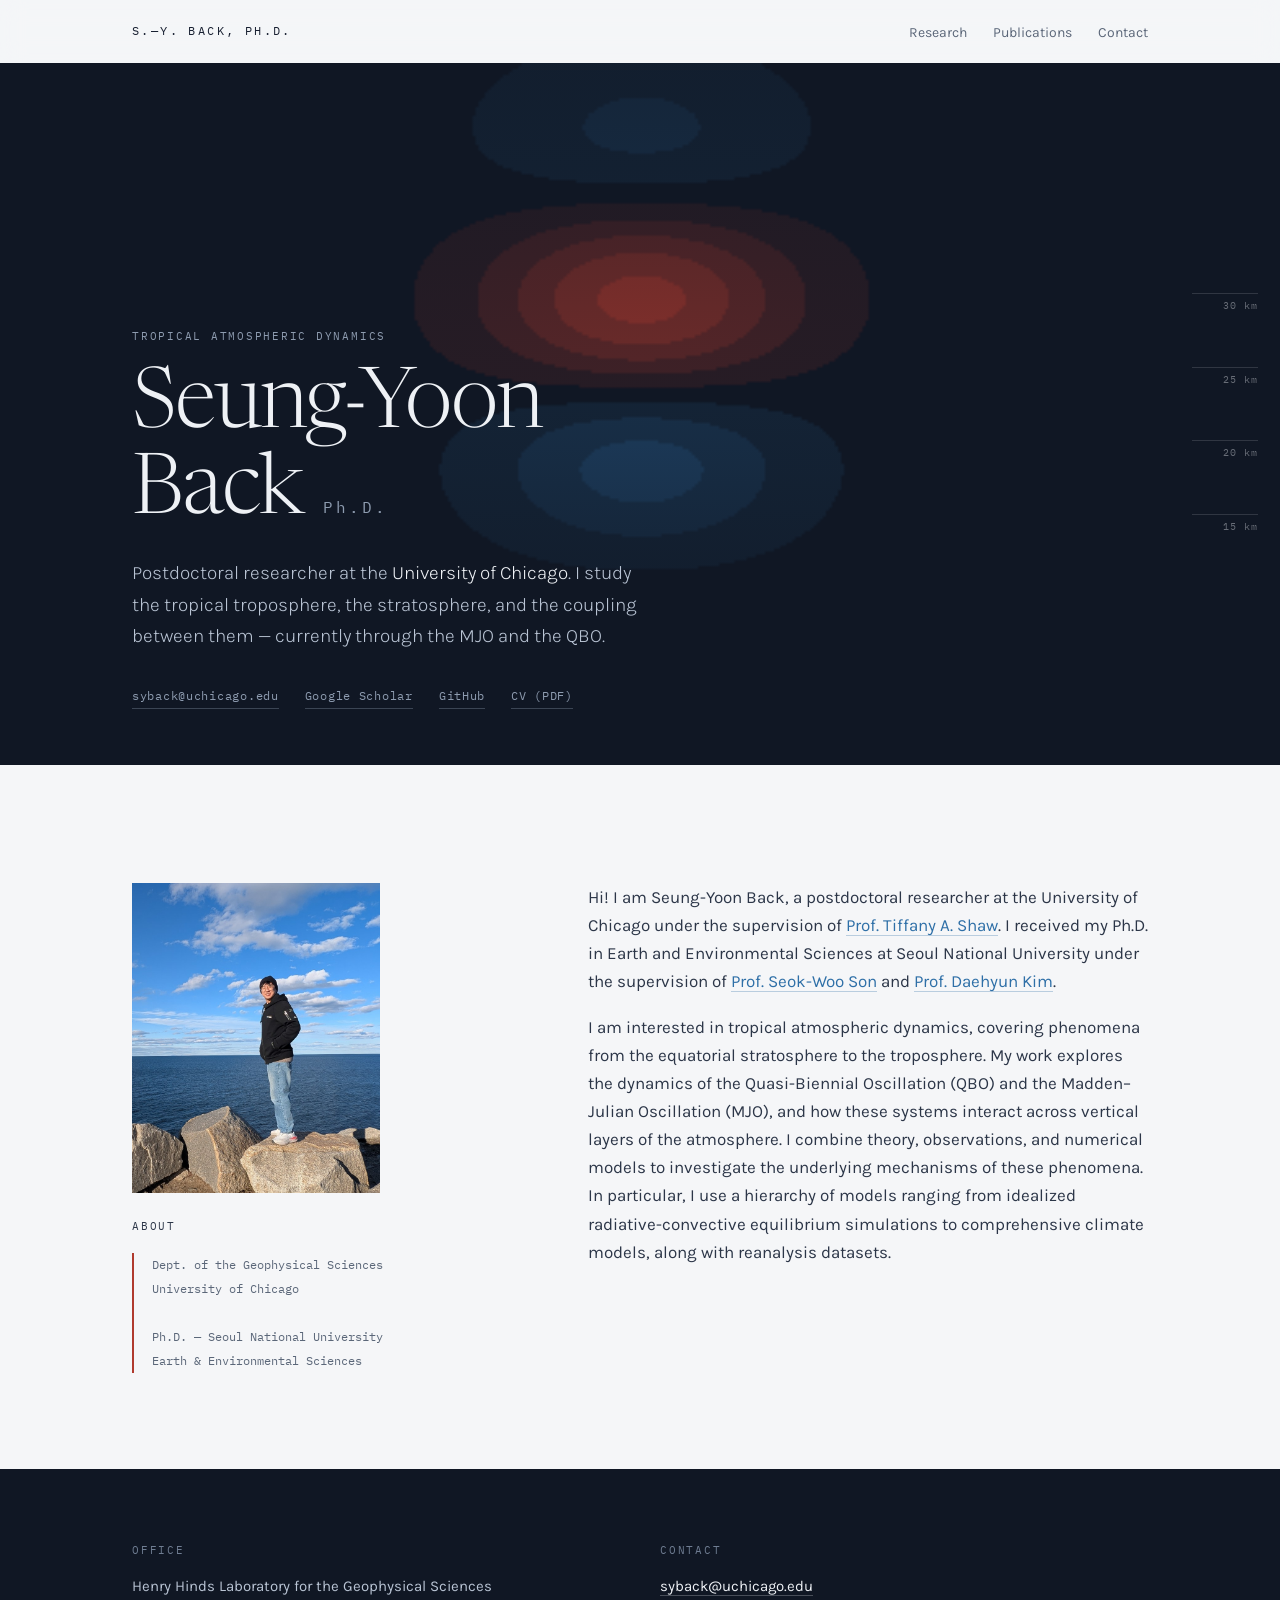
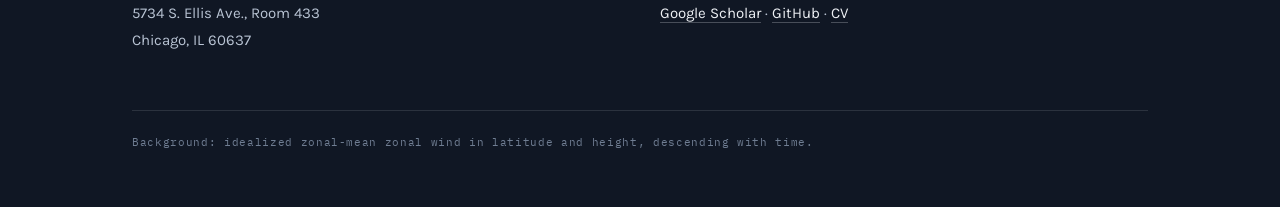
==== commit 51d631a0: "Update brand link text in index.html" ====
--- a/index.html
+++ b/index.html
@@ -14,7 +14,7 @@
 
 <nav class="nav" id="nav">
   <div class="wrap">
-    <a class="brand" href="index.html">S&mdash;Y Back</a>
+    <a class="brand" href="index.html">S.&mdash;Y. Back, ph.d.</a>
     <ul>
       <li><a href="research.html">Research</a></li>
       <li><a href="publications.html">Publications</a></li>
